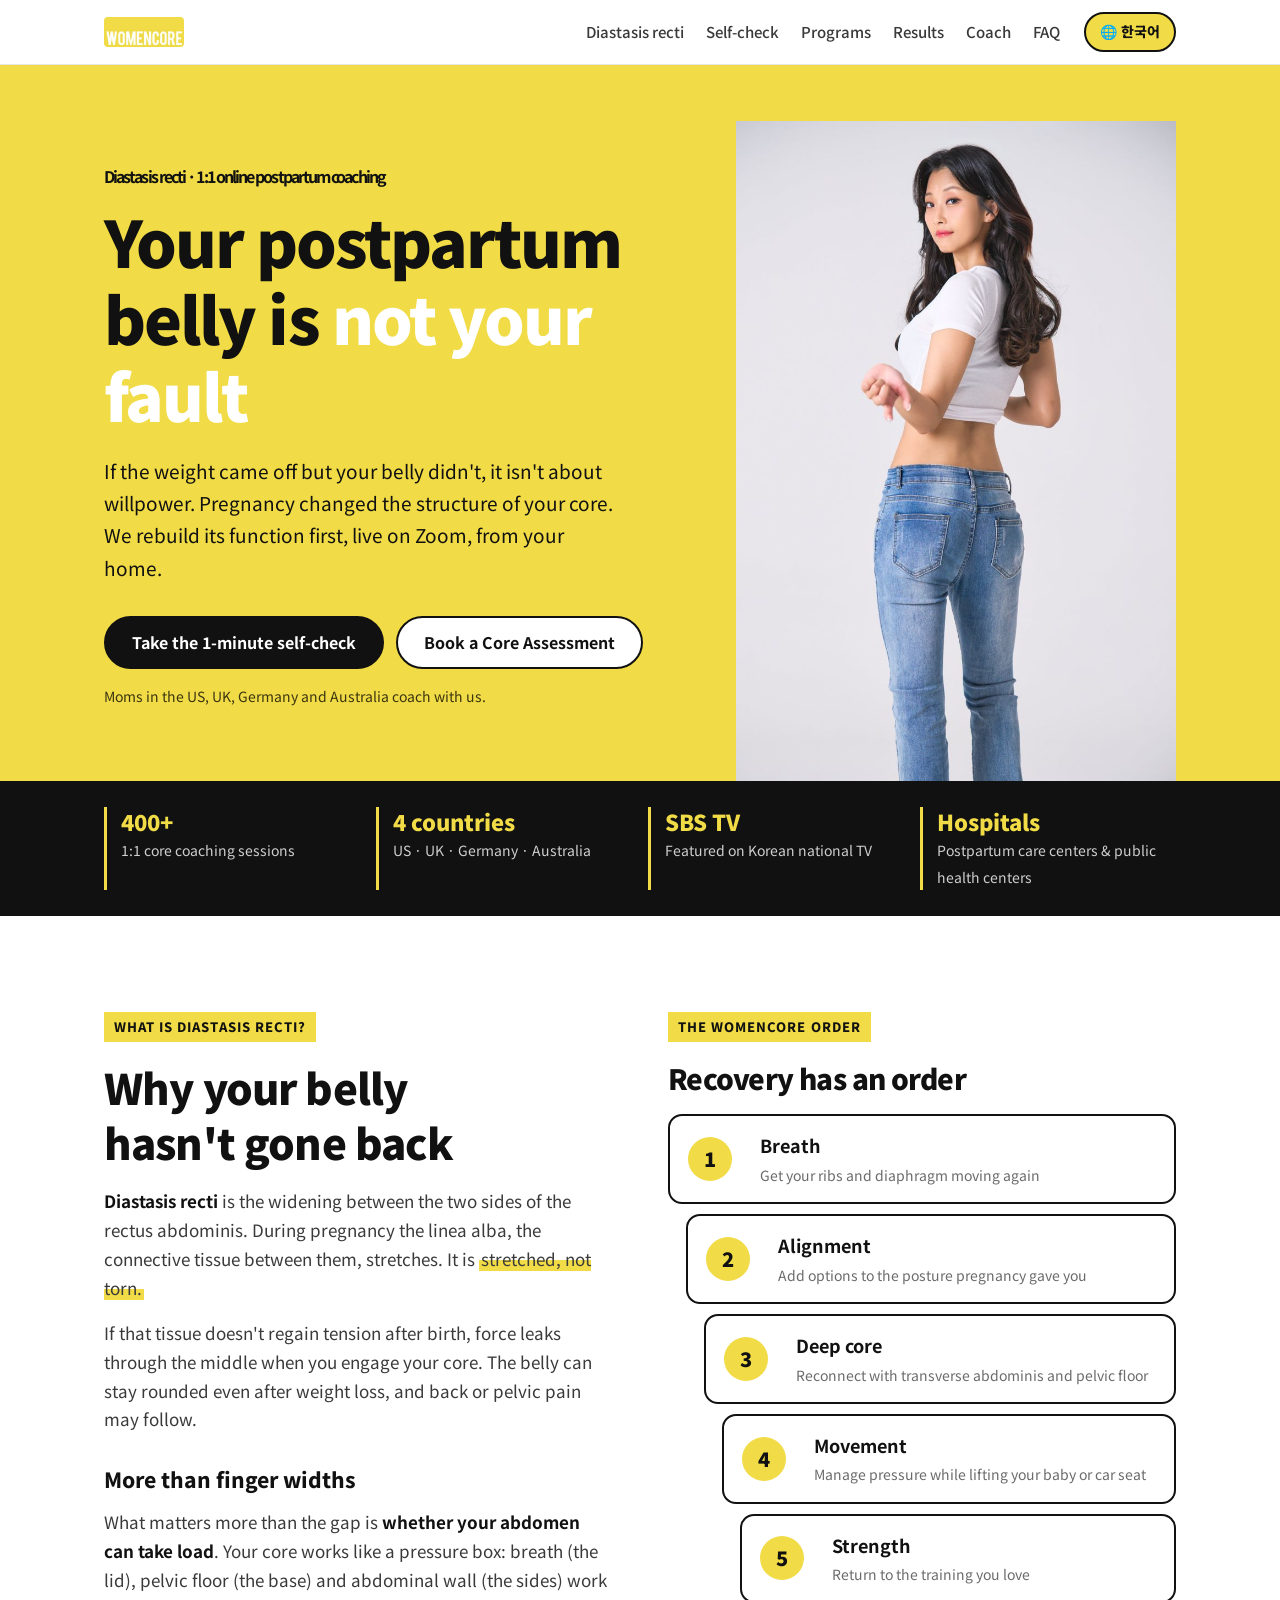
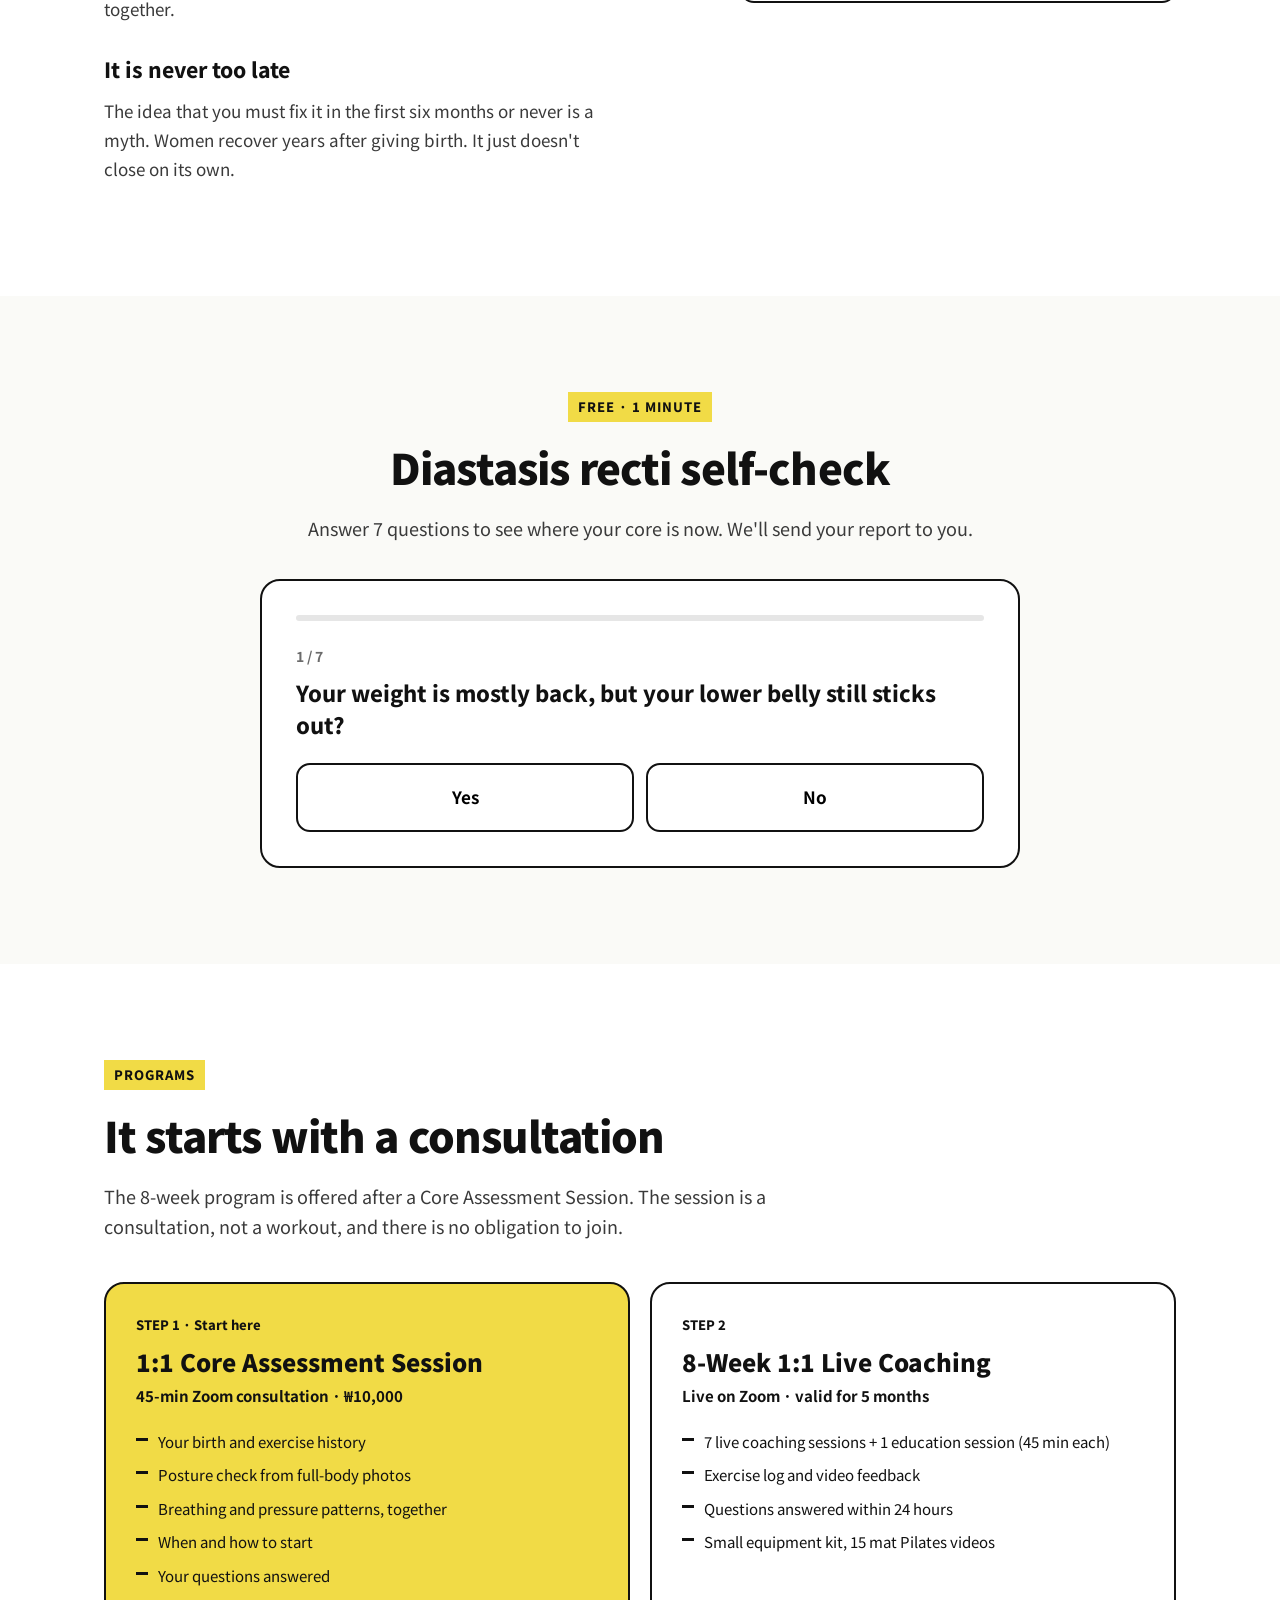
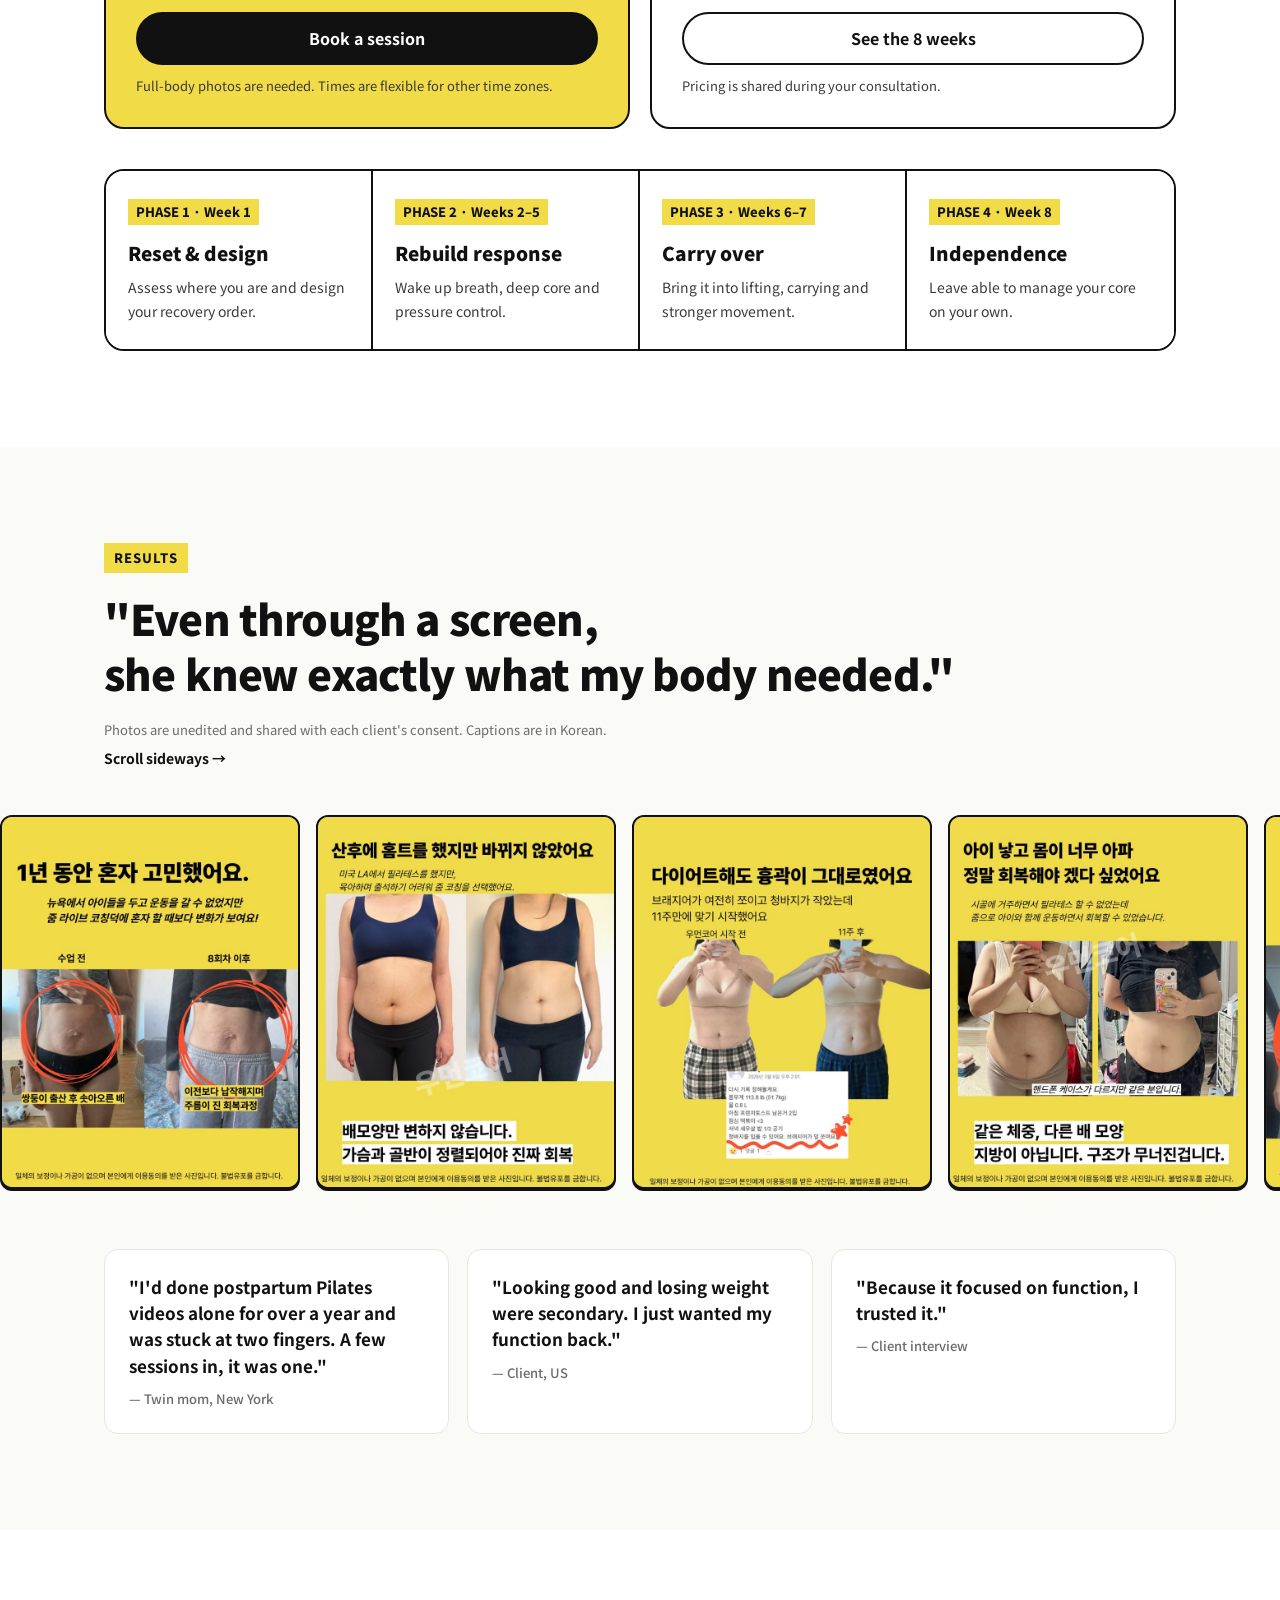
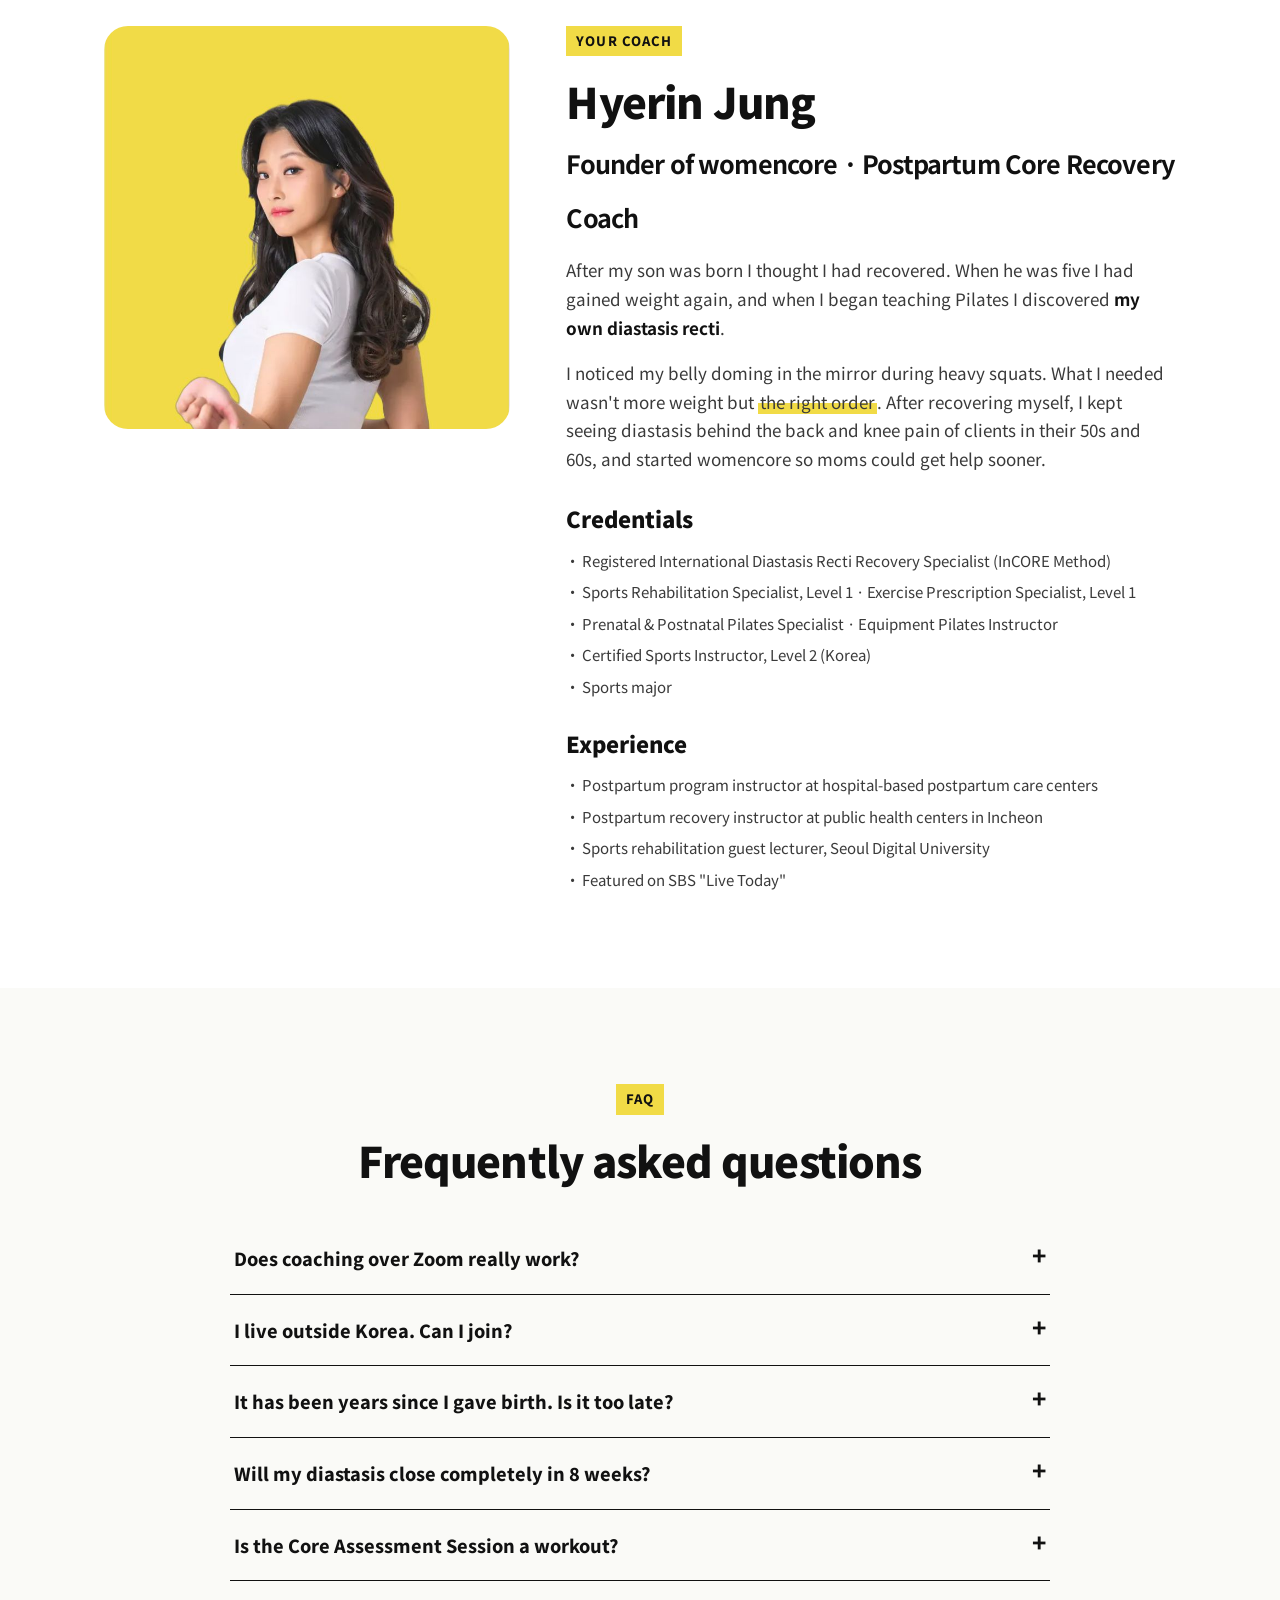
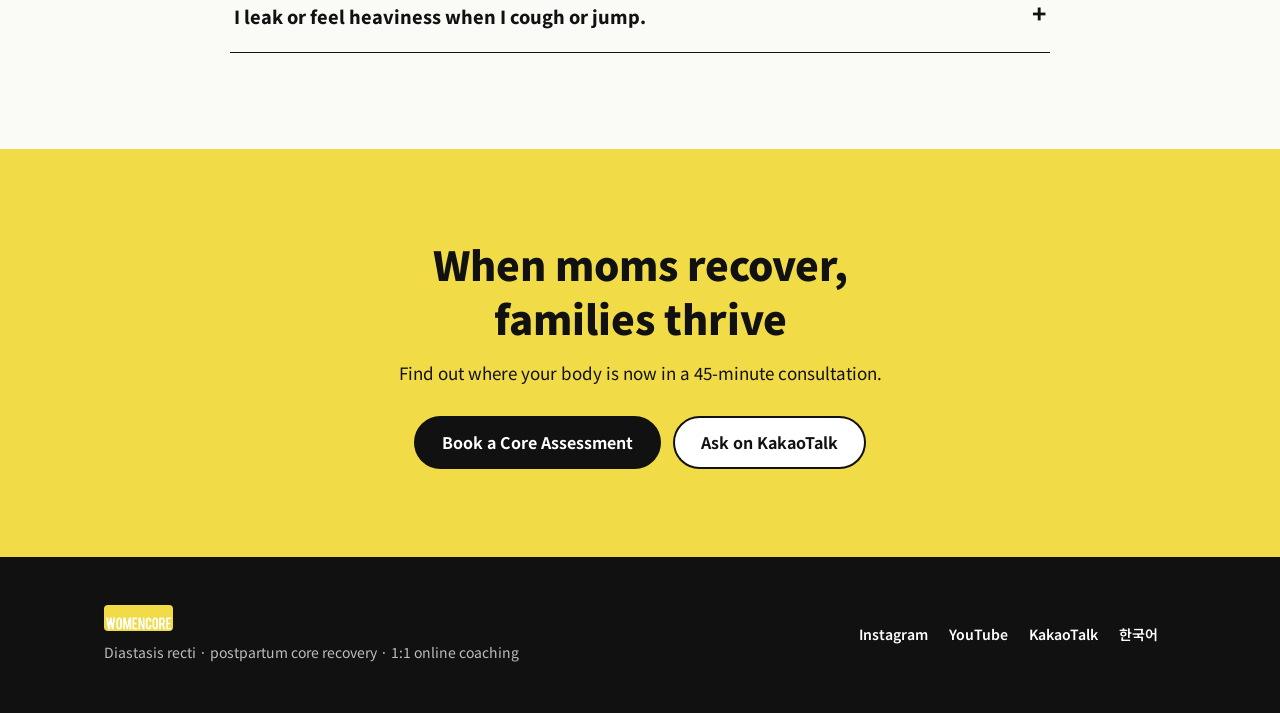
==== en/index.html @ 38e210aa "Add files via upload" ====
<!DOCTYPE html>
<html lang="en">
<head>
<meta charset="utf-8">
<meta name="viewport" content="width=device-width, initial-scale=1">
<title>Diastasis Recti &amp; Postpartum Core Recovery — 1:1 Online Coaching | womencore</title>
<meta name="description" content="Still have a postpartum belly? womencore offers 1:1 live Zoom coaching for diastasis recti and postpartum core recovery, wherever you live. Take the 1-minute self-check.">
<meta name="keywords" content="diastasis recti, diastasis recti exercises, postpartum core recovery, online postpartum coaching, postpartum belly, Korean postpartum coach, womencore">
<meta name="robots" content="index,follow">
<!-- After connecting a domain: <link rel="canonical" href="https://DOMAIN/en/"> / <link rel="alternate" hreflang="ko" href="https://DOMAIN/"> -->
<meta property="og:type" content="website">
<meta property="og:site_name" content="womencore">
<meta property="og:title" content="Your postpartum belly is not your fault | womencore">
<meta property="og:description" content="1:1 live Zoom coaching for diastasis recti and postpartum core recovery.">
<meta property="og:image" content="../assets/coach-yellow.jpg">
<meta property="og:locale" content="en_US">
<link rel="alternate" hreflang="ko" href="../index.html">
<link rel="preconnect" href="https://fonts.googleapis.com">
<link rel="preconnect" href="https://fonts.gstatic.com" crossorigin>
<link href="https://fonts.googleapis.com/css2?family=Noto+Sans+KR:wght@400;500;700;800;900&display=swap" rel="stylesheet">
<link rel="stylesheet" href="../assets/style.css">
<style>body{word-break:normal}</style>
<script type="application/ld+json">
{"@context":"https://schema.org","@graph":[
 {"@type":"Organization","@id":"#org","name":"womencore","description":"1:1 online coaching for diastasis recti and postpartum core recovery","logo":"../assets/logo.jpg","sameAs":["https://www.instagram.com/womencore_/","https://www.youtube.com/@womencore_coach"],"founder":{"@id":"#coach"}},
 {"@type":"Person","@id":"#coach","name":"Hyerin Jung","jobTitle":"Postpartum Core Recovery Coach","worksFor":{"@id":"#org"},"knowsAbout":["Diastasis recti","Postpartum core recovery","Prenatal and postnatal Pilates","Sports rehabilitation"]},
 {"@type":"Service","name":"1:1 Core Assessment Session","provider":{"@id":"#org"},"areaServed":"Worldwide","offers":{"@type":"Offer","price":"10000","priceCurrency":"KRW"}},
 {"@type":"Service","name":"womencore 8-Week 1:1 Live Coaching","provider":{"@id":"#org"},"areaServed":"Worldwide"}
]}
</script>
<script type="application/ld+json">
{"@context":"https://schema.org","@type":"FAQPage","mainEntity":[
{"@type":"Question","name":"Does coaching over Zoom really work?","acceptedAnswer":{"@type":"Answer","text":"Most clients had the same worry at first. I watch your posture and breathing on screen and adjust each movement in real time, then give feedback on your exercise log and videos between sessions."}},
{"@type":"Question","name":"I live outside Korea. Can I join?","acceptedAnswer":{"@type":"Answer","text":"Yes. Moms in the US, UK, Germany and Australia are coaching with womencore. Sessions usually run in the Korean morning (evening in the US), and times can be adjusted."}},
{"@type":"Question","name":"It has been years since I gave birth. Is it too late?","acceptedAnswer":{"@type":"Answer","text":"It is never too late to recover. Diastasis recti just does not close on its own."}},
{"@type":"Question","name":"Will my diastasis close completely in 8 weeks?","acceptedAnswer":{"@type":"Answer","text":"Not every gap reaches 0 cm in 8 weeks. The goal is not a number but the ability to control the pressure in your core yourself."}},
{"@type":"Question","name":"Is the Core Assessment Session a workout?","acceptedAnswer":{"@type":"Answer","text":"No. It is a 45-minute Zoom consultation to look at how your body has changed and suggest a direction. There is no obligation to join a program."}},
{"@type":"Question","name":"I leak or feel heaviness when I cough or jump.","acceptedAnswer":{"@type":"Answer","text":"Leaking, heaviness or a bulge you can feel should be checked by a doctor before exercise. After that, we can plan your training together."}}
]}
</script>
</head>
<body>

<header class="site-header">
  <div class="wrap">
    <a class="brand" href="index.html" aria-label="womencore home"><img src="../assets/logo.jpg" alt="womencore logo"></a>
    <a class="lang" href="../index.html" lang="ko" aria-label="한국어">🌐 한국어</a>
    <button class="menu-btn" aria-expanded="false" aria-controls="nav">Menu</button>
    <nav class="nav" id="nav">
      <a href="#about">Diastasis recti</a>
      <a href="#check">Self-check</a>
      <a href="#program">Programs</a>
      <a href="#reviews">Results</a>
      <a href="#coach">Coach</a>
      <a href="#faq">FAQ</a>
    </nav>
  </div>
</header>

<main>
<section class="hero">
  <div class="wrap">
    <div class="hero-copy">
      <h1><span class="kicker">Diastasis recti · 1:1 online postpartum coaching</span>Your postpartum belly is <span class="hero-white">not your fault</span></h1>
      <p class="sub">If the weight came off but your belly didn't, it isn't about willpower. Pregnancy changed the structure of your core. We rebuild its function first, live on Zoom, from your home.</p>
      <div class="btn-row">
        <a class="btn btn-primary" href="#check">Take the 1-minute self-check</a>
        <a class="btn btn-ghost" data-link="diagnosisForm" href="#program">Book a Core Assessment</a>
      </div>
      <p class="hero-note">Moms in the US, UK, Germany and Australia coach with us.</p>
    </div>
    <div class="hero-photo"><img src="../assets/coach-full.jpg" alt="Hyerin Jung, postpartum core recovery coach at womencore" width="600" height="900"></div>
  </div>
</section>

<div class="proof">
  <div class="wrap">
    <ul>
      <li><b>400+</b><span>1:1 core coaching sessions</span></li>
      <li><b>4 countries</b><span>US · UK · Germany · Australia</span></li>
      <li><b>SBS TV</b><span>Featured on Korean national TV</span></li>
      <li><b>Hospitals</b><span>Postpartum care centers &amp; public health centers</span></li>
    </ul>
  </div>
</div>

<section id="about">
  <div class="wrap split">
    <div class="prose">
      <span class="eyebrow">What is diastasis recti?</span>
      <h2 class="title">Why your belly<br>hasn't gone back</h2>
      <p><strong>Diastasis recti</strong> is the widening between the two sides of the rectus abdominis. During pregnancy the linea alba, the connective tissue between them, stretches. It is <span class="mark">stretched, not torn.</span></p>
      <p>If that tissue doesn't regain tension after birth, force leaks through the middle when you engage your core. The belly can stay rounded even after weight loss, and back or pelvic pain may follow.</p>
      <h3>More than finger widths</h3>
      <p>What matters more than the gap is <strong>whether your abdomen can take load</strong>. Your core works like a pressure box: breath (the lid), pelvic floor (the base) and abdominal wall (the sides) work together.</p>
      <h3>It is never too late</h3>
      <p>The idea that you must fix it in the first six months or never is a myth. Women recover years after giving birth. It just doesn't close on its own.</p>
    </div>
    <div>
      <span class="eyebrow">The womencore order</span>
      <h2 class="title" style="font-size:28px">Recovery has an order</h2>
      <ol class="steps">
        <li><div><b>Breath</b><span>Get your ribs and diaphragm moving again</span></div></li>
        <li><div><b>Alignment</b><span>Add options to the posture pregnancy gave you</span></div></li>
        <li><div><b>Deep core</b><span>Reconnect with transverse abdominis and pelvic floor</span></div></li>
        <li><div><b>Movement</b><span>Manage pressure while lifting your baby or car seat</span></div></li>
        <li><div><b>Strength</b><span>Return to the training you love</span></div></li>
      </ol>
    </div>
  </div>
</section>

<section id="check" class="bg-soft">
  <div class="wrap" style="text-align:center">
    <span class="eyebrow">Free · 1 minute</span>
    <h2 class="title">Diastasis recti self-check</h2>
    <p class="lead" style="margin:0 auto">Answer 7 questions to see where your core is now. We'll send your report to you.</p>
  </div>
  <div class="wrap">
    <div class="quiz" id="quiz">
      <div class="quiz-progress"><i></i></div>
      <div class="quiz-ask">
        <div class="quiz-count"></div>
        <p class="quiz-q" aria-live="polite"></p>
        <div class="quiz-answers"><button type="button" data-v="1">Yes</button><button type="button" data-v="0">No</button></div>
      </div>
      <div class="quiz-result" hidden>
        <span class="score"></span>
        <h3></h3>
        <p class="tier-text"></p>
        <p class="notice" hidden>If you notice leaking or heaviness, please see a doctor before exercising. After that, we can plan your training together.</p>
        <div class="selftest">
          <b>Check with your fingers at home</b>
          <ol>
            <li>Lie on your back with knees bent. Place your fingers vertically above and below your belly button, on the midline.</li>
            <li>Breathe out and gently lift your head and shoulders.</li>
            <li>Feel how many fingers sink in, whether the midline domes up, and whether it feels firm or soft.</li>
          </ol>
          How well your abdomen takes load matters more than finger count. This is a guide for exercise, not a medical diagnosis.
        </div>
        <form class="lead-form" id="lead-form">
          <b style="font-size:18px">Get my report</b>
          <label>Name<input name="name" required autocomplete="name"></label>
          <label>Email or phone (with country code)<input name="contact" required></label>
          <label>Time since birth
            <select name="birth" required>
              <option value="">Select</option><option>Under 6 weeks</option><option>6 weeks – 6 months</option><option>6 – 12 months</option><option>1 – 3 years</option><option>3+ years</option><option>Pregnant</option>
            </select>
          </label>
          <input type="hidden" name="result" id="lead-result">
          <label class="agree"><input type="checkbox" required> I agree to share my name and contact so womencore can send my report and consultation info. (Deleted once no longer needed.)</label>
          <button class="btn btn-primary" type="submit">Send my report</button>
          <p class="form-msg" aria-live="polite"></p>
        </form>
        <div class="btn-row" style="margin-top:16px">
          <a class="btn btn-yellow" data-link="diagnosisForm" href="#program">Book a Core Assessment</a>
          <button type="button" class="btn btn-ghost quiz-again">Start over</button>
        </div>
      </div>
    </div>
  </div>
  <script type="application/json" id="quiz-text">
  {
    "questions":[
      {"q":"Your weight is mostly back, but your lower belly still sticks out?"},
      {"q":"When you lift your head lying down, does the middle of your belly dome up?"},
      {"q":"When you press the midline above or below your belly button, do your fingers sink in?"},
      {"q":"Even with Pilates or home workouts, you can't feel your abs engaging?"},
      {"q":"Do you often have back, pelvic or wrist pain?"},
      {"q":"Does your bra band or rib cage feel wider than before pregnancy?"},
      {"q":"Do you leak or feel heaviness when you cough, sneeze or jump?","safety":true}
    ],
    "scoreLabel":"{n} of {t}",
    "tiers":[
      {"title":"Keep up the basics","text":"Few signals right now. Taking care of your breath and posture is a good way to keep recovering."},
      {"title":"There are signs worth checking","text":"Your abdominal wall may not yet be taking load well. Getting the order right matters more than doing more."},
      {"title":"Check in with a specialist","text":"Several signals overlap. Rather than adding more exercise alone, start with the stage that fits your body, 1:1."}
    ],
    "formPending":"Report delivery is being set up. Please send a screenshot of your result to @womencore_ on Instagram and we'll reply.",
    "formDone":"Thank you. Your report is on its way.",
    "formError":"Something went wrong. Please try again."
  }
  </script>
</section>

<section id="program">
  <div class="wrap">
    <span class="eyebrow">Programs</span>
    <h2 class="title">It starts with a consultation</h2>
    <p class="lead">The 8-week program is offered after a Core Assessment Session. The session is a consultation, not a workout, and there is no obligation to join.</p>
    <div class="programs programs-2">
      <article class="program featured">
        <div class="tag">STEP 1 · Start here</div>
        <h3>1:1 Core Assessment Session</h3>
        <div class="meta">45-min Zoom consultation · ₩10,000</div>
        <ul><li>Your birth and exercise history</li><li>Posture check from full-body photos</li><li>Breathing and pressure patterns, together</li><li>When and how to start</li><li>Your questions answered</li></ul>
        <a class="btn btn-primary" data-link="diagnosisForm" href="#">Book a session</a>
        <small>Full-body photos are needed. Times are flexible for other time zones.</small>
      </article>
      <article class="program">
        <div class="tag">STEP 2</div>
        <h3>8-Week 1:1 Live Coaching</h3>
        <div class="meta">Live on Zoom · valid for 5 months</div>
        <ul><li>7 live coaching sessions + 1 education session (45 min each)</li><li>Exercise log and video feedback</li><li>Questions answered within 24 hours</li><li>Small equipment kit, 15 mat Pilates videos</li></ul>
        <a class="btn btn-ghost" href="#phases">See the 8 weeks</a>
        <small>Pricing is shared during your consultation.</small>
      </article>
    </div>
    <div id="phases">
      <div class="phases">
        <div class="phase"><span class="n">PHASE 1 · Week 1</span><h4>Reset &amp; design</h4><p>Assess where you are and design your recovery order.</p></div>
        <div class="phase"><span class="n">PHASE 2 · Weeks 2–5</span><h4>Rebuild response</h4><p>Wake up breath, deep core and pressure control.</p></div>
        <div class="phase"><span class="n">PHASE 3 · Weeks 6–7</span><h4>Carry over</h4><p>Bring it into lifting, carrying and stronger movement.</p></div>
        <div class="phase"><span class="n">PHASE 4 · Week 8</span><h4>Independence</h4><p>Leave able to manage your core on your own.</p></div>
      </div>
    </div>
  </div>
</section>

<section id="reviews" class="bg-soft">
  <div class="wrap">
    <span class="eyebrow">Results</span>
    <h2 class="title">"Even through a screen,<br>she knew exactly what my body needed."</h2>
    <p class="review-note">Photos are unedited and shared with each client's consent. Captions are in Korean.</p>
    <p class="scroll-hint">Scroll sideways →</p>
  </div>
  <div class="reviews" tabindex="0" aria-label="Before and after results">
    <figure><img loading="lazy" src="../assets/reviews/twins-ny.jpg" alt="Diastasis recti result — twin mom in New York, session 8"></figure>
    <figure><img loading="lazy" src="../assets/reviews/la-hometraining.jpg" alt="Online postpartum coaching result — client in Los Angeles"></figure>
    <figure><img loading="lazy" src="../assets/reviews/ribcage.jpg" alt="Postpartum rib cage result after 11 weeks"></figure>
    <figure><img loading="lazy" src="../assets/reviews/same-weight.jpg" alt="Same weight, different belly shape"></figure>
    <figure><img loading="lazy" src="../assets/reviews/four-kids.jpg" alt="Mother of four, 7 years after last birth, session 8"></figure>
    <figure><img loading="lazy" src="../assets/reviews/pilates.jpg" alt="Postpartum Pilates didn't help — result after session 8"></figure>
  </div>
  <div class="wrap">
    <div class="quotes">
      <blockquote>"I'd done postpartum Pilates videos alone for over a year and was stuck at two fingers. A few sessions in, it was one."<cite>— Twin mom, New York</cite></blockquote>
      <blockquote>"Looking good and losing weight were secondary. I just wanted my function back."<cite>— Client, US</cite></blockquote>
      <blockquote>"Because it focused on function, I trusted it."<cite>— Client interview</cite></blockquote>
    </div>
  </div>
</section>

<section id="coach">
  <div class="wrap coach">
    <div class="coach-photo"><img loading="lazy" src="../assets/coach-yellow.jpg" alt="Hyerin Jung"></div>
    <div>
      <span class="eyebrow">Your coach</span>
      <h2 class="title">Hyerin Jung<br><span style="font-size:.6em;font-weight:700">Founder of womencore · Postpartum Core Recovery Coach</span></h2>
      <div class="prose">
        <p>After my son was born I thought I had recovered. When he was five I had gained weight again, and when I began teaching Pilates I discovered <strong>my own diastasis recti</strong>.</p>
        <p>I noticed my belly doming in the mirror during heavy squats. What I needed wasn't more weight but <span class="mark">the right order</span>. After recovering myself, I kept seeing diastasis behind the back and knee pain of clients in their 50s and 60s, and started womencore so moms could get help sooner.</p>
      </div>
      <h3>Credentials</h3>
      <ul class="list">
        <li>Registered International Diastasis Recti Recovery Specialist (InCORE Method)</li>
        <li>Sports Rehabilitation Specialist, Level 1 · Exercise Prescription Specialist, Level 1</li>
        <li>Prenatal &amp; Postnatal Pilates Specialist · Equipment Pilates Instructor</li>
        <li>Certified Sports Instructor, Level 2 (Korea)</li>
        <li>Sports major</li>
      </ul>
      <h3>Experience</h3>
      <ul class="list">
        <li>Postpartum program instructor at hospital-based postpartum care centers</li>
        <li>Postpartum recovery instructor at public health centers in Incheon</li>
        <li>Sports rehabilitation guest lecturer, Seoul Digital University</li>
        <li>Featured on SBS "Live Today"</li>
      </ul>
    </div>
  </div>
</section>

<section id="faq" class="bg-soft">
  <div class="wrap">
    <div style="text-align:center"><span class="eyebrow">FAQ</span><h2 class="title">Frequently asked questions</h2></div>
    <div class="faq">
      <details><summary>Does coaching over Zoom really work?</summary><p>Most clients had the same worry at first. I watch your posture and breathing on screen and adjust each movement in real time, then give feedback on your exercise log and videos between sessions.</p></details>
      <details><summary>I live outside Korea. Can I join?</summary><p>Yes. Moms in the US, UK, Germany and Australia are coaching with womencore. Sessions usually run in the Korean morning (evening in the US), and times can be adjusted.</p></details>
      <details><summary>It has been years since I gave birth. Is it too late?</summary><p>It is never too late to recover. Diastasis recti just does not close on its own.</p></details>
      <details><summary>Will my diastasis close completely in 8 weeks?</summary><p>Not every gap reaches 0 cm in 8 weeks. The goal is not a number but the ability to control the pressure in your core yourself.</p></details>
      <details><summary>Is the Core Assessment Session a workout?</summary><p>No. It is a 45-minute Zoom consultation to look at how your body has changed and suggest a direction. There is no obligation to join a program.</p></details>
      <details><summary>I leak or feel heaviness when I cough or jump.</summary><p>Leaking, heaviness or a bulge you can feel should be checked by a doctor before exercise. After that, we can plan your training together.</p></details>
    </div>
  </div>
</section>

<section class="cta-band">
  <div class="wrap">
    <h2>When moms recover,<br>families thrive</h2>
    <p>Find out where your body is now in a 45-minute consultation.</p>
    <div class="btn-row"><a class="btn btn-primary" data-link="diagnosisForm" href="#program">Book a Core Assessment</a><a class="btn btn-ghost" data-link="kakao" href="#">Ask on KakaoTalk</a></div>
  </div>
</section>
</main>

<footer class="site-footer">
  <div class="wrap">
    <div><img src="../assets/logo.jpg" alt="womencore"><p style="margin-top:10px">Diastasis recti · postpartum core recovery · 1:1 online coaching</p></div>
    <div>
      <a href="https://www.instagram.com/womencore_/" target="_blank" rel="noopener">Instagram</a>
      <a href="https://www.youtube.com/@womencore_coach" target="_blank" rel="noopener">YouTube</a>
      <a data-link="kakao" href="#">KakaoTalk</a>
      <a href="../index.html" lang="ko">한국어</a>
    </div>
  </div>
</footer>

<div class="sticky-cta">
  <a class="btn btn-yellow" href="#check">Self-check</a>
  <a class="btn btn-primary" data-link="diagnosisForm" href="#program">Book a session</a>
</div>
<script src="../assets/site.js"></script>
</body>
</html>
---- assets/style.css ----
/* womencore — 공통 스타일 */
:root{
  --yellow:#F1DB46;
  --yellow-soft:#FBF3B8;
  --ink:#111111;
  --ink-2:#3a3a3a;
  --muted:#6b6b6b;
  --line:#e6e6e6;
  --bg:#ffffff;
  --bg-2:#fafaf7;
  --radius:14px;
  --wrap:1120px;
}
*{box-sizing:border-box;margin:0;padding:0}
html{scroll-behavior:smooth;-webkit-text-size-adjust:100%}
body{font-family:'Noto Sans KR',system-ui,-apple-system,'Apple SD Gothic Neo',sans-serif;color:var(--ink);background:var(--bg);line-height:1.7;word-break:keep-all;-webkit-font-smoothing:antialiased}
img{max-width:100%;height:auto;display:block}
a{color:inherit}
.wrap{max-width:var(--wrap);margin:0 auto;padding:0 24px}
.sr-only{position:absolute;width:1px;height:1px;overflow:hidden;clip:rect(0 0 0 0);white-space:nowrap}

/* 형광펜 강조 — 후기 카드의 노란 띠와 같은 언어 */
.mark{background:linear-gradient(transparent 55%,var(--yellow) 55%);padding:0 .1em}
.mark-box{background:var(--yellow);padding:0 .25em;box-decoration-break:clone;-webkit-box-decoration-break:clone}

/* ===== 헤더 ===== */
.site-header{position:sticky;top:0;z-index:40;background:rgba(255,255,255,.96);backdrop-filter:blur(8px);border-bottom:1px solid var(--line)}
.site-header .wrap{display:flex;align-items:center;gap:24px;height:64px}
.brand{display:flex;align-items:center;text-decoration:none}
.brand img{height:30px;width:auto;border-radius:4px}
.nav{display:flex;gap:22px;margin-left:auto;font-size:15px;font-weight:500}
.nav a{text-decoration:none;color:var(--ink-2)}
.nav a:hover{color:var(--ink)}
.lang{order:3;font-size:14px;font-weight:800;text-decoration:none;background:var(--yellow);border:2px solid var(--ink);border-radius:999px;padding:6px 14px;white-space:nowrap}
.nav{order:2}
.menu-btn{order:4}
.header-cta{display:none}
.menu-btn{display:none;margin-left:auto;background:none;border:0;font-size:15px;font-weight:700;cursor:pointer;padding:8px}
@media (max-width:900px){
  .nav{display:none;position:absolute;top:64px;left:0;right:0;flex-direction:column;gap:0;background:#fff;border-bottom:1px solid var(--line);margin:0}
  .nav.open{display:flex}
  .nav a{padding:14px 24px;border-top:1px solid var(--line)}
  .menu-btn{display:block;margin-left:0}
  .lang{margin-left:auto}
}

/* ===== 버튼 ===== */
.btn{display:inline-flex;align-items:center;justify-content:center;gap:8px;font-weight:700;font-size:16px;text-decoration:none;border-radius:999px;padding:15px 26px;border:2px solid var(--ink);cursor:pointer;transition:transform .15s ease,background .15s ease;font-family:inherit;line-height:1.2}
.btn:hover{transform:translateY(-1px)}
.btn-primary{background:var(--ink);color:#fff}
.btn-yellow{background:var(--yellow);color:var(--ink)}
.btn-ghost{background:#fff;color:var(--ink)}
.btn-row{display:flex;flex-wrap:wrap;gap:12px}

/* ===== 섹션 공통 ===== */
section{padding:96px 0}
.eyebrow{display:inline-block;font-size:13px;font-weight:800;letter-spacing:.08em;text-transform:uppercase;background:var(--yellow);padding:4px 10px;margin-bottom:18px}
h2.title{font-size:clamp(28px,4vw,42px);line-height:1.3;font-weight:900;letter-spacing:-.02em;margin-bottom:18px}
.lead{font-size:18px;color:var(--ink-2);max-width:680px}
.bg-soft{background:var(--bg-2)}
.bg-yellow{background:var(--yellow)}
.bg-ink{background:var(--ink);color:#fff}
.bg-ink .lead{color:#d6d6d6}

/* ===== 히어로 ===== */
.hero{padding:56px 0 0;background:var(--yellow);overflow:hidden}
.hero .wrap{display:grid;grid-template-columns:1.1fr .9fr;gap:40px;align-items:end}
.hero-copy{padding-bottom:72px}
.kicker{display:block;font-size:16px;font-weight:700;margin-bottom:16px}
.hero h1{font-size:clamp(36px,5.6vw,64px);line-height:1.2;font-weight:900;letter-spacing:-.03em;margin-bottom:22px}
.hero .mark-box{background:#fff}
.hero p.sub{font-size:19px;max-width:520px;margin-bottom:32px}
.hero-photo{align-self:end}
.hero-photo img{width:100%;max-width:440px;margin-left:auto}
.hero-note{font-size:14px;margin-top:16px;color:#3b3510}
@media (max-width:860px){
  .hero .wrap{grid-template-columns:1fr}
  .hero-copy{padding-bottom:8px}
  .hero-photo img{max-width:240px;margin:0 auto}
}

/* ===== 신뢰 띠 ===== */
.proof{background:var(--ink);color:#fff;padding:26px 0}
.proof ul{list-style:none;display:grid;grid-template-columns:repeat(4,1fr);gap:16px}
.proof li{border-left:3px solid var(--yellow);padding-left:14px}
.proof b{display:block;font-size:22px;font-weight:900;color:var(--yellow);line-height:1.3}
.proof span{font-size:14px;color:#cfcfcf}
@media (max-width:760px){.proof ul{grid-template-columns:repeat(2,1fr);row-gap:22px}}

/* ===== 2단 텍스트 ===== */
.split{display:grid;grid-template-columns:1fr 1fr;gap:56px;align-items:start}
@media (max-width:860px){.split{grid-template-columns:1fr;gap:32px}}
.prose p{font-size:17px;color:var(--ink-2);margin-bottom:16px}
.prose h3{font-size:21px;font-weight:800;margin:28px 0 10px}
.prose strong{color:var(--ink)}

/* 회복 순서 계단 */
.steps{list-style:none;display:grid;gap:10px;counter-reset:s}
.steps li{display:grid;grid-template-columns:56px 1fr;align-items:center;gap:16px;background:#fff;border:2px solid var(--ink);border-radius:var(--radius);padding:14px 18px;counter-increment:s}
.steps li::before{content:counter(s);display:grid;place-items:center;width:44px;height:44px;border-radius:50%;background:var(--yellow);font-weight:900;font-size:20px}
.steps b{display:block;font-size:18px}
.steps span{font-size:14px;color:var(--muted)}
.steps li:nth-child(2){margin-left:18px}.steps li:nth-child(3){margin-left:36px}.steps li:nth-child(4){margin-left:54px}.steps li:nth-child(5){margin-left:72px}
@media (max-width:520px){.steps li{margin-left:0!important}}

/* 신호 카드 */
.cards{display:grid;grid-template-columns:repeat(3,1fr);gap:18px;margin-top:40px}
.card{background:#fff;border:1px solid var(--line);border-radius:var(--radius);padding:26px}
.card h3{font-size:19px;font-weight:800;margin:12px 0 8px}
.card p{font-size:15px;color:var(--ink-2)}
.card .ico{width:48px;height:48px}
@media (max-width:860px){.cards{grid-template-columns:1fr}}

/* ===== 자가진단 ===== */
.quiz{background:#fff;border:2px solid var(--ink);border-radius:20px;padding:34px;max-width:760px;margin:36px auto 0}
.quiz-progress{height:6px;background:var(--line);border-radius:6px;margin-bottom:24px;overflow:hidden}
.quiz-progress i{display:block;height:100%;width:0;background:var(--ink);transition:width .25s}
.quiz-q{font-size:22px;font-weight:800;line-height:1.45;min-height:64px}
.quiz-count{font-size:14px;font-weight:700;color:var(--muted);margin-bottom:8px}
.quiz-answers{display:grid;grid-template-columns:1fr 1fr;gap:12px;margin-top:22px}
.quiz-answers button{font:inherit;font-size:17px;font-weight:700;padding:18px;border-radius:14px;border:2px solid var(--ink);background:#fff;cursor:pointer}
.quiz-answers button:hover{background:var(--yellow-soft)}
.quiz-result h3{font-size:24px;font-weight:900;margin-bottom:10px}
.quiz-result .score{display:inline-block;background:var(--yellow);font-weight:900;padding:2px 10px;margin-bottom:12px}
.quiz-result p{color:var(--ink-2);margin-bottom:12px}
.notice{background:#fff4f1;border-left:4px solid #e2553a;padding:12px 16px;font-size:15px;margin:14px 0;border-radius:6px}
.selftest{background:var(--bg-2);border-radius:12px;padding:18px 20px;font-size:15px;margin:16px 0}
.selftest ol{padding-left:20px}
.lead-form{display:grid;gap:12px;margin-top:20px;border-top:1px dashed #cfcfcf;padding-top:22px}
.lead-form label{font-size:14px;font-weight:700}
.lead-form input,.lead-form select{width:100%;font:inherit;font-size:16px;padding:13px 14px;border:1.5px solid #bdbdbd;border-radius:10px;margin-top:6px;background:#fff}
.lead-form .agree{display:flex;gap:8px;align-items:flex-start;font-weight:400;font-size:13px;color:var(--muted)}
.lead-form .agree input{width:auto;margin-top:4px}
.form-msg{font-size:15px;font-weight:700;margin-top:6px}

/* ===== 프로그램 ===== */
.programs{display:grid;grid-template-columns:repeat(3,1fr);gap:20px;margin-top:40px}
.program{border:2px solid var(--ink);border-radius:20px;padding:30px;display:flex;flex-direction:column;background:#fff}
.program.featured{background:var(--yellow)}
.program .tag{font-size:13px;font-weight:800;margin-bottom:10px}
.program h3{font-size:24px;font-weight:900;line-height:1.3;margin-bottom:6px}
.program .meta{font-size:15px;font-weight:700;margin-bottom:14px}
.program ul{list-style:none;margin:6px 0 24px;display:grid;gap:8px}
.program li{font-size:15px;padding-left:22px;position:relative}
.program li::before{content:'';position:absolute;left:0;top:.62em;width:12px;height:3px;background:var(--ink)}
.program .btn{margin-top:auto}
.program small{display:block;font-size:13px;color:var(--ink-2);margin-top:10px}
.programs-2{grid-template-columns:repeat(2,1fr)}
@media (max-width:960px){.programs,.programs-2{grid-template-columns:1fr}}

/* 8주 단계 */
.phases{display:grid;grid-template-columns:repeat(4,1fr);gap:0;margin-top:40px;border:2px solid var(--ink);border-radius:20px;overflow:hidden}
.phase{padding:26px 22px;border-right:2px solid var(--ink);background:#fff}
.phase:last-child{border-right:0}
.phase .n{font-size:13px;font-weight:800;background:var(--yellow);display:inline-block;padding:2px 8px;margin-bottom:12px}
.phase h4{font-size:19px;font-weight:900;margin-bottom:6px}
.phase p{font-size:14px;color:var(--ink-2)}
@media (max-width:860px){.phases{grid-template-columns:1fr 1fr}.phase:nth-child(2){border-right:0}.phase:nth-child(-n+2){border-bottom:2px solid var(--ink)}}
@media (max-width:520px){.phases{grid-template-columns:1fr}.phase{border-right:0;border-bottom:2px solid var(--ink)}.phase:last-child{border-bottom:0}}
.includes{display:flex;flex-wrap:wrap;gap:10px;margin-top:22px}
.includes span{border:1.5px solid var(--ink);border-radius:999px;padding:7px 14px;font-size:14px;font-weight:600;background:#fff}

/* ===== 후기 ===== */
.reviews{display:flex;gap:16px;overflow-x:auto;scroll-snap-type:x mandatory;padding:8px 24px 20px;margin-top:36px}
.reviews figure{flex:0 0 300px;scroll-snap-align:start;border-radius:12px;overflow:hidden;box-shadow:0 2px 0 var(--ink);border:2px solid var(--ink);background:var(--yellow)}
.reviews img{width:100%;height:auto}
.review-note{font-size:13px;color:var(--muted);margin-top:4px}
.scroll-hint{font-size:14px;font-weight:700;margin-top:6px}
.quotes{display:grid;grid-template-columns:repeat(3,1fr);gap:18px;margin-top:40px}
.quotes blockquote{background:#fff;border-radius:var(--radius);padding:24px;font-size:17px;font-weight:700;line-height:1.55;border:1px solid var(--line)}
.quotes cite{display:block;font-style:normal;font-size:13px;font-weight:500;color:var(--muted);margin-top:10px}
@media (max-width:860px){.quotes{grid-template-columns:1fr}}

/* ===== 코치 ===== */
.coach{display:grid;grid-template-columns:.8fr 1.2fr;gap:56px;align-items:start}
.coach-photo{background:var(--yellow);border-radius:24px;overflow:hidden}
.coach-photo img{width:100%}
.coach h3{font-size:22px;font-weight:900;margin:26px 0 10px}
.coach ul.list{list-style:none;display:grid;gap:6px}
.coach ul.list li{font-size:15px;color:var(--ink-2);padding-left:16px;position:relative}
.coach ul.list li::before{content:'·';position:absolute;left:2px;font-weight:900}
@media (max-width:860px){.coach{grid-template-columns:1fr;gap:28px}}

/* 강의 사진 */
.gallery{display:grid;grid-template-columns:1fr 1fr;gap:14px;margin-top:36px}
.gallery figure{border-radius:16px;overflow:hidden;position:relative;background:#ddd}
.gallery img{width:100%;height:100%;object-fit:cover;aspect-ratio:4/3}
.gallery figcaption{position:absolute;left:12px;bottom:12px;background:#fff;font-size:13px;font-weight:700;padding:4px 10px;border-radius:999px}
@media (max-width:760px){.gallery{grid-template-columns:1fr}}
.orgs{display:flex;flex-wrap:wrap;gap:10px;margin-top:26px}
.orgs span{background:#fff;border:1.5px solid var(--ink);border-radius:10px;padding:10px 16px;font-weight:700;font-size:15px}

/* ===== FAQ ===== */
.faq{max-width:820px;margin:36px auto 0}
.faq details{border-bottom:1.5px solid var(--ink);padding:20px 4px}
.faq summary{font-size:18px;font-weight:800;cursor:pointer;list-style:none;display:flex;justify-content:space-between;gap:16px}
.faq summary::-webkit-details-marker{display:none}
.faq summary::after{content:'+';font-size:24px;line-height:1}
.faq details[open] summary::after{content:'–'}
.faq details p{margin-top:12px;color:var(--ink-2);font-size:16px}

/* ===== CTA 띠 ===== */
.cta-band{background:var(--yellow);text-align:center;padding:88px 0}
.cta-band h2{font-size:clamp(28px,4vw,40px);font-weight:900;line-height:1.35;margin-bottom:14px}
.cta-band p{font-size:17px;margin-bottom:28px}
.cta-band .btn-row{justify-content:center}

/* ===== 푸터 ===== */
.site-footer{background:var(--ink);color:#bdbdbd;padding:48px 0;font-size:14px}
.site-footer .wrap{display:flex;flex-wrap:wrap;gap:24px;justify-content:space-between;align-items:center}
.site-footer a{color:#fff;text-decoration:none;margin-right:18px;font-weight:600}
.site-footer img{height:26px;border-radius:4px}

/* 모바일 하단 고정 버튼 */
.sticky-cta{display:none}
@media (max-width:760px){
  .sticky-cta{display:flex;position:fixed;left:12px;right:12px;bottom:12px;z-index:50;gap:8px}
  .sticky-cta .btn{flex:1;padding:14px 10px;font-size:15px;box-shadow:0 6px 20px rgba(0,0,0,.18)}
  body{padding-bottom:80px}
}

/* ===== 남편용 페이지 ===== */
.big-num{font-size:clamp(44px,7vw,80px);font-weight:900;line-height:1;letter-spacing:-.03em}
.compare{display:grid;grid-template-columns:1fr 1fr;gap:0;border:2px solid var(--ink);border-radius:20px;overflow:hidden;margin-top:36px}
.compare div{padding:28px}
.compare div:first-child{background:#fff;border-right:2px solid var(--ink)}
.compare div:last-child{background:var(--yellow)}
.compare h3{font-size:20px;font-weight:900;margin-bottom:14px}
.compare li{list-style:none;font-size:16px;padding:10px 0;border-top:1px solid rgba(0,0,0,.15)}
@media (max-width:640px){.compare{grid-template-columns:1fr}.compare div:first-child{border-right:0;border-bottom:2px solid var(--ink)}}
.visual-cards{display:grid;grid-template-columns:repeat(3,1fr);gap:18px;margin-top:40px}
.visual-cards .vc{background:#fff;border:2px solid var(--ink);border-radius:20px;overflow:hidden}
.visual-cards svg{display:block;width:100%;height:auto;background:var(--yellow-soft)}
.visual-cards .vc div{padding:20px 22px}
.visual-cards h3{font-size:19px;font-weight:900;margin-bottom:4px}
.visual-cards p{font-size:15px;color:var(--ink-2)}
@media (max-width:860px){.visual-cards{grid-template-columns:1fr}}
.icon-grid{display:grid;grid-template-columns:repeat(4,1fr);gap:14px;margin-top:32px}
.icon-grid div{background:#fff;border-radius:16px;padding:20px;text-align:center;font-weight:700;font-size:15px}
.icon-grid svg{display:block;width:40px;height:40px;margin:0 auto 10px}
@media (max-width:760px){.icon-grid{grid-template-columns:repeat(2,1fr)}}

.hero-white{color:#fff}
.oneday-title{font-size:22px;font-weight:900;margin:44px 0 0}
.oneday{display:grid;grid-template-columns:repeat(4,1fr);gap:14px;margin-top:16px}
.oneday figure{border-radius:16px;overflow:hidden;border:2px solid var(--ink)}
@media (max-width:760px){.oneday{grid-template-columns:1fr 1fr}}

.ask-box{display:flex;flex-wrap:wrap;align-items:center;justify-content:space-between;gap:16px;margin-top:40px;background:#fff;border:2px solid var(--ink);border-radius:20px;padding:24px 28px}
.ask-box b{display:block;font-size:20px;font-weight:900}
.ask-box span{font-size:15px;color:var(--ink-2)}
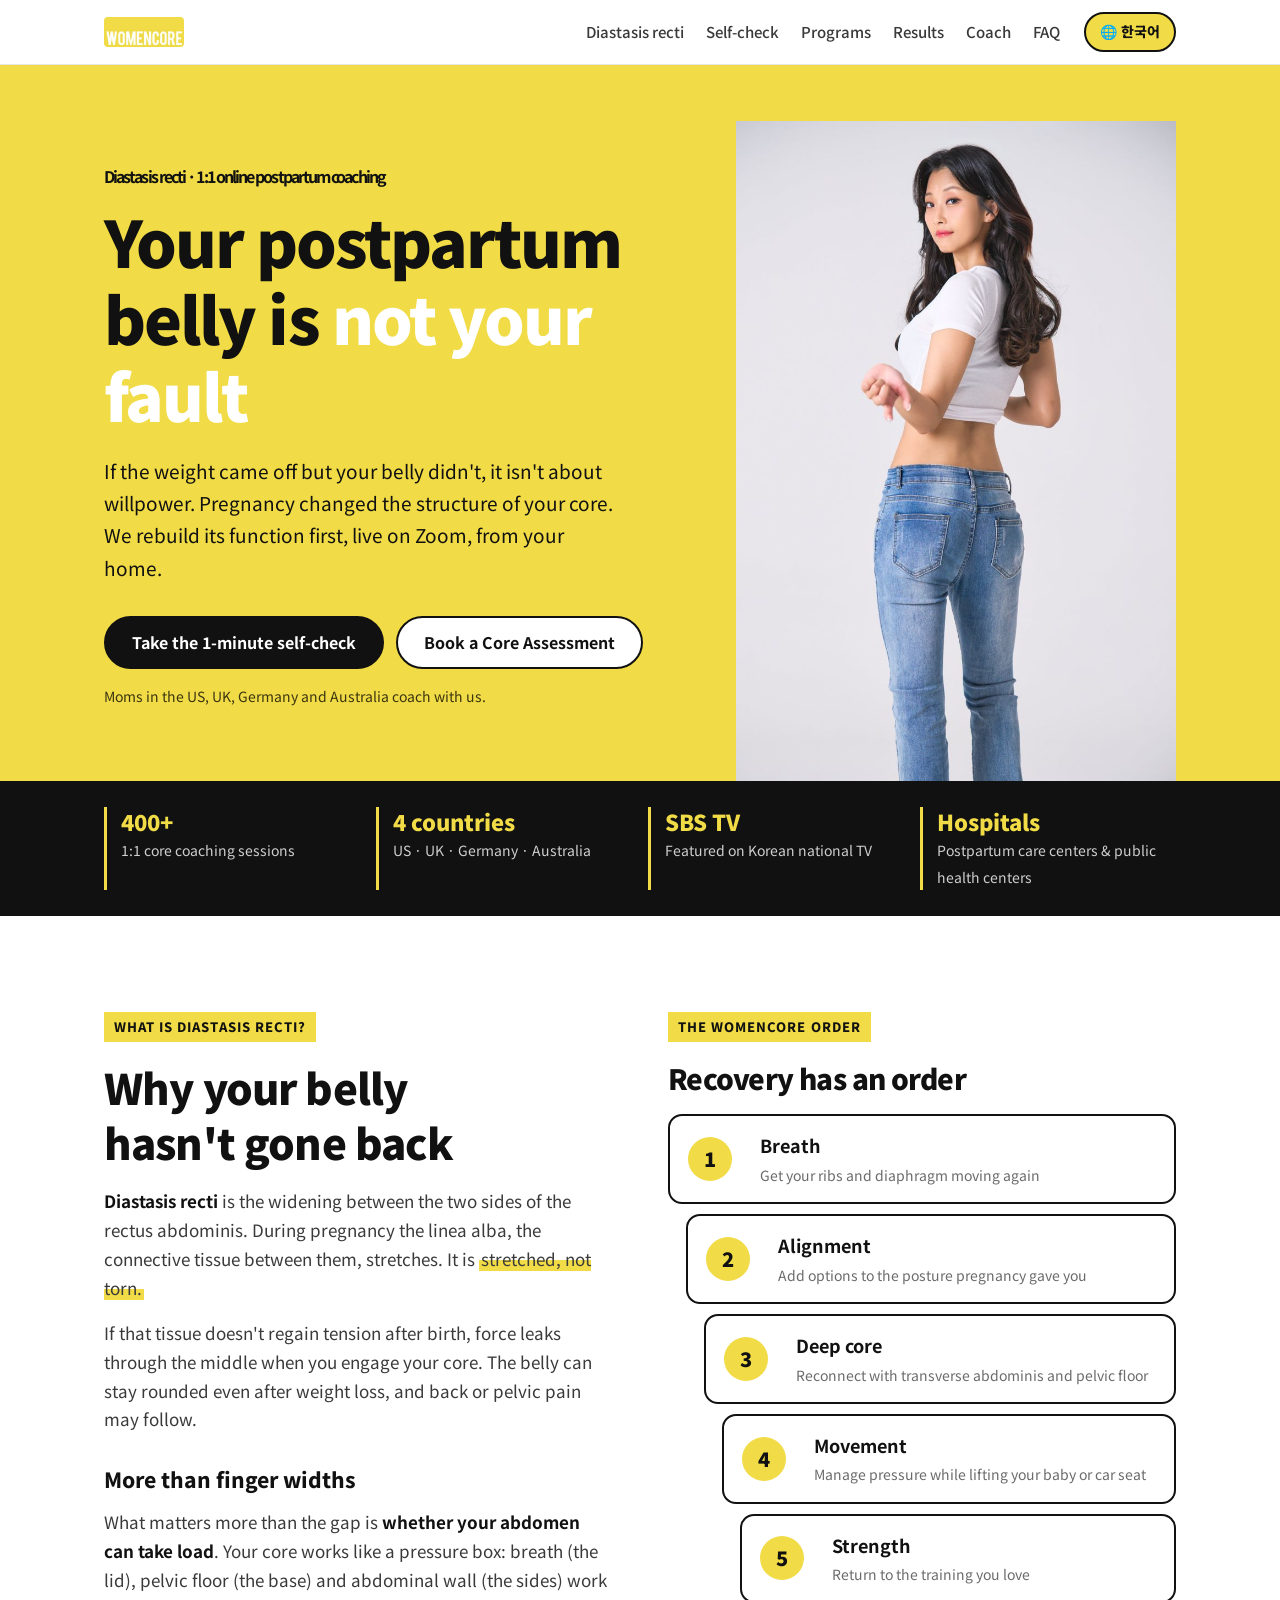
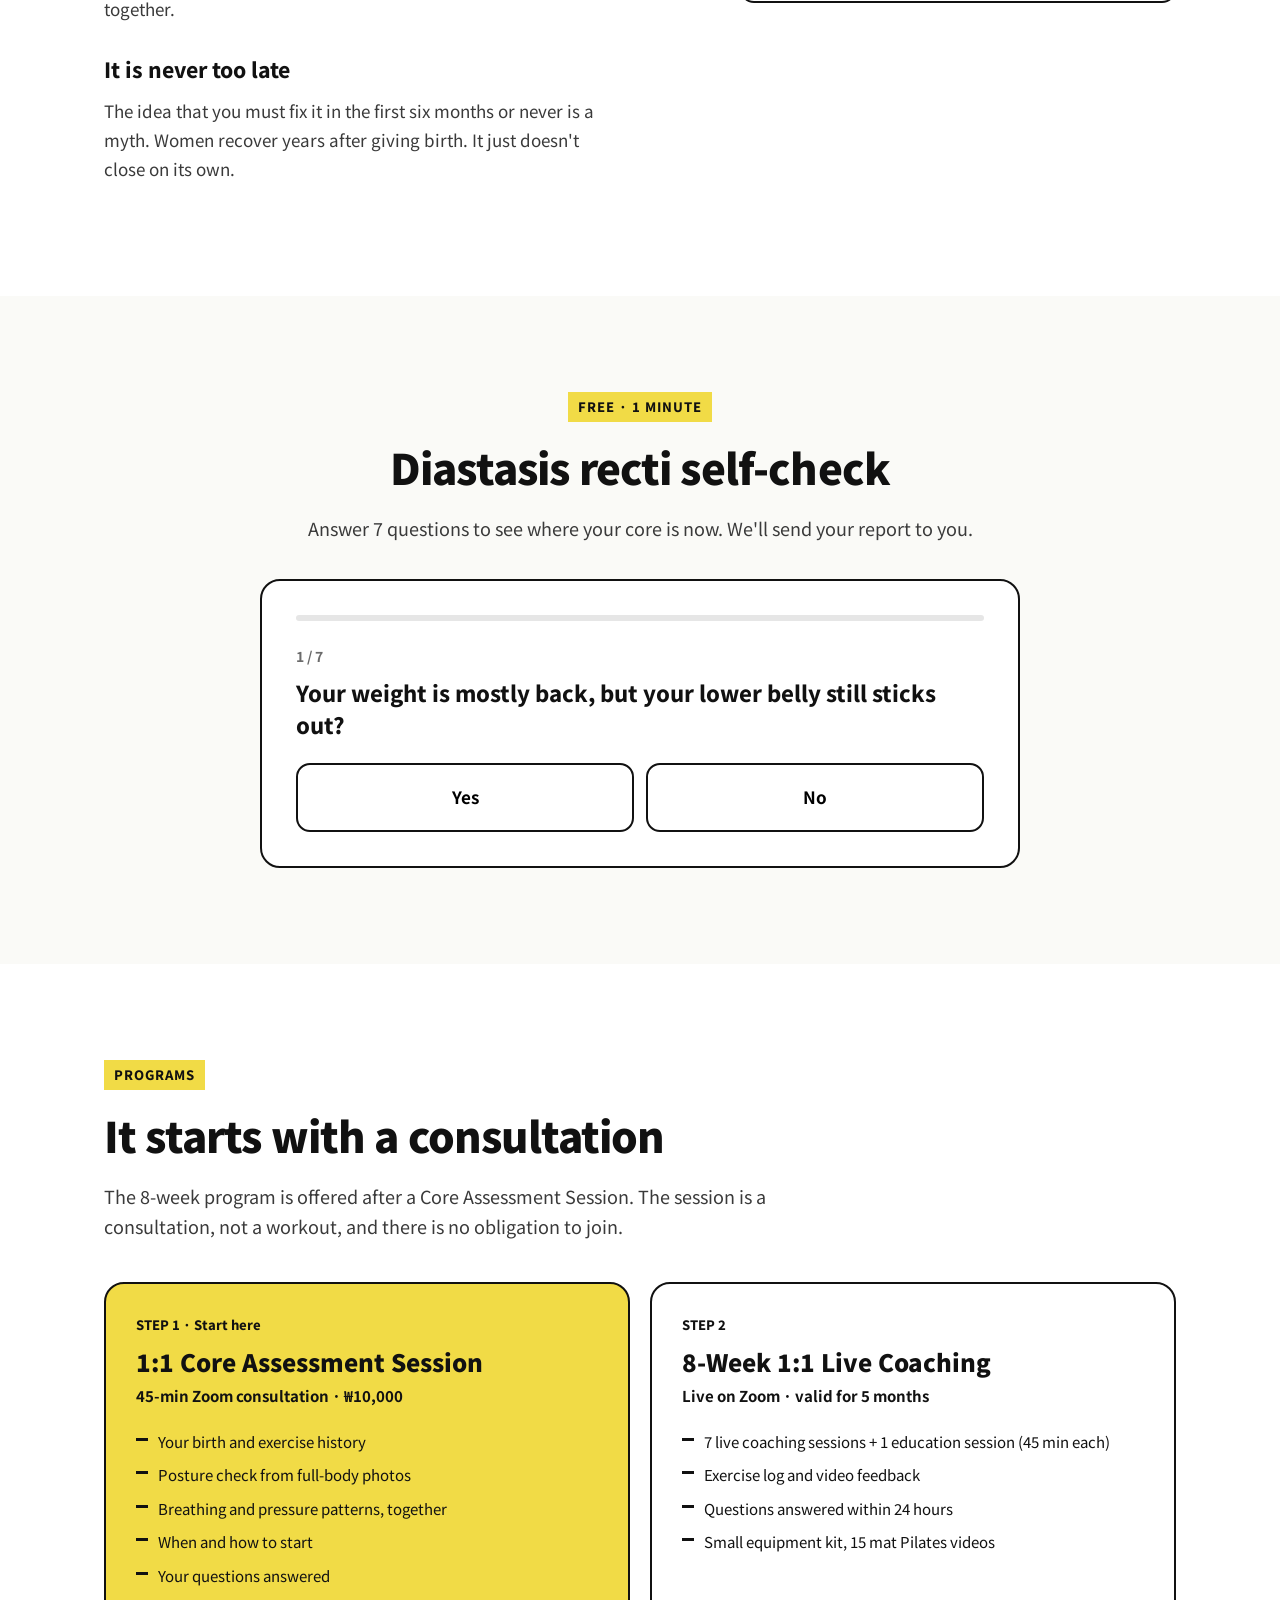
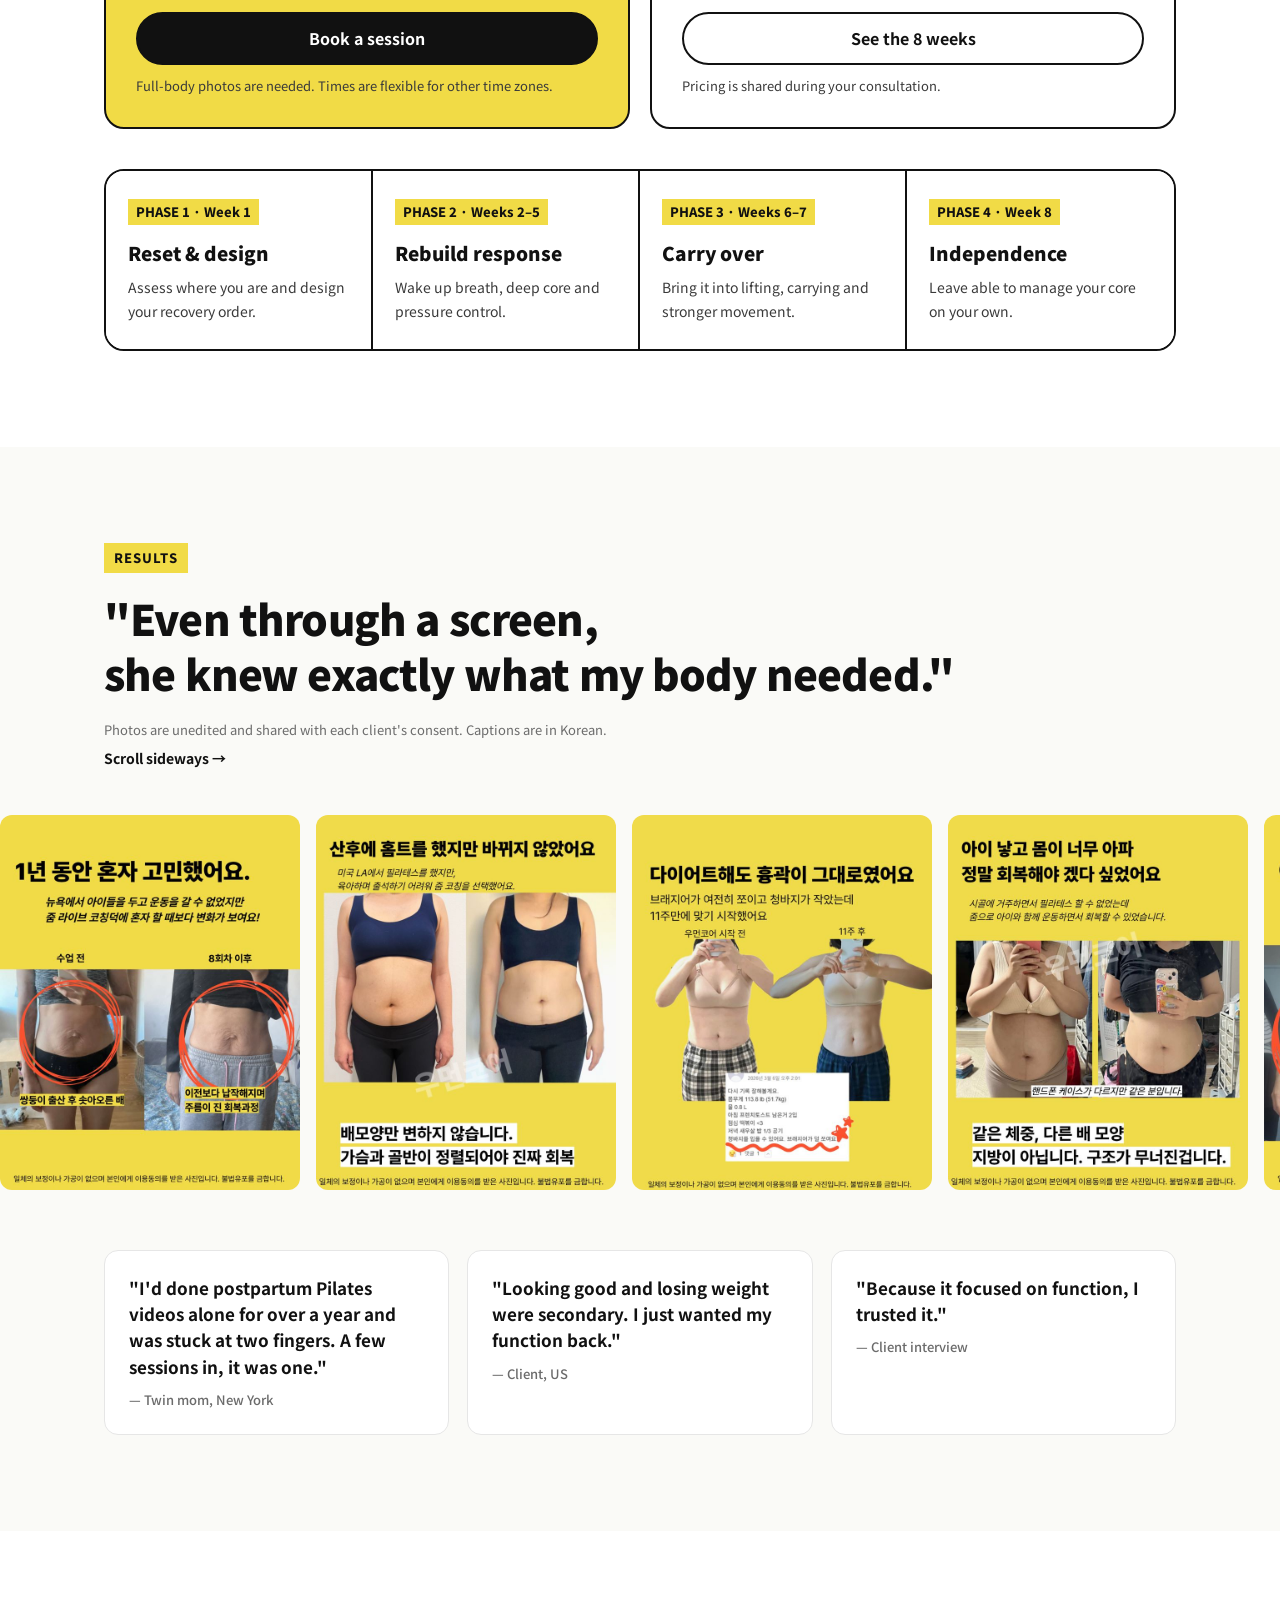
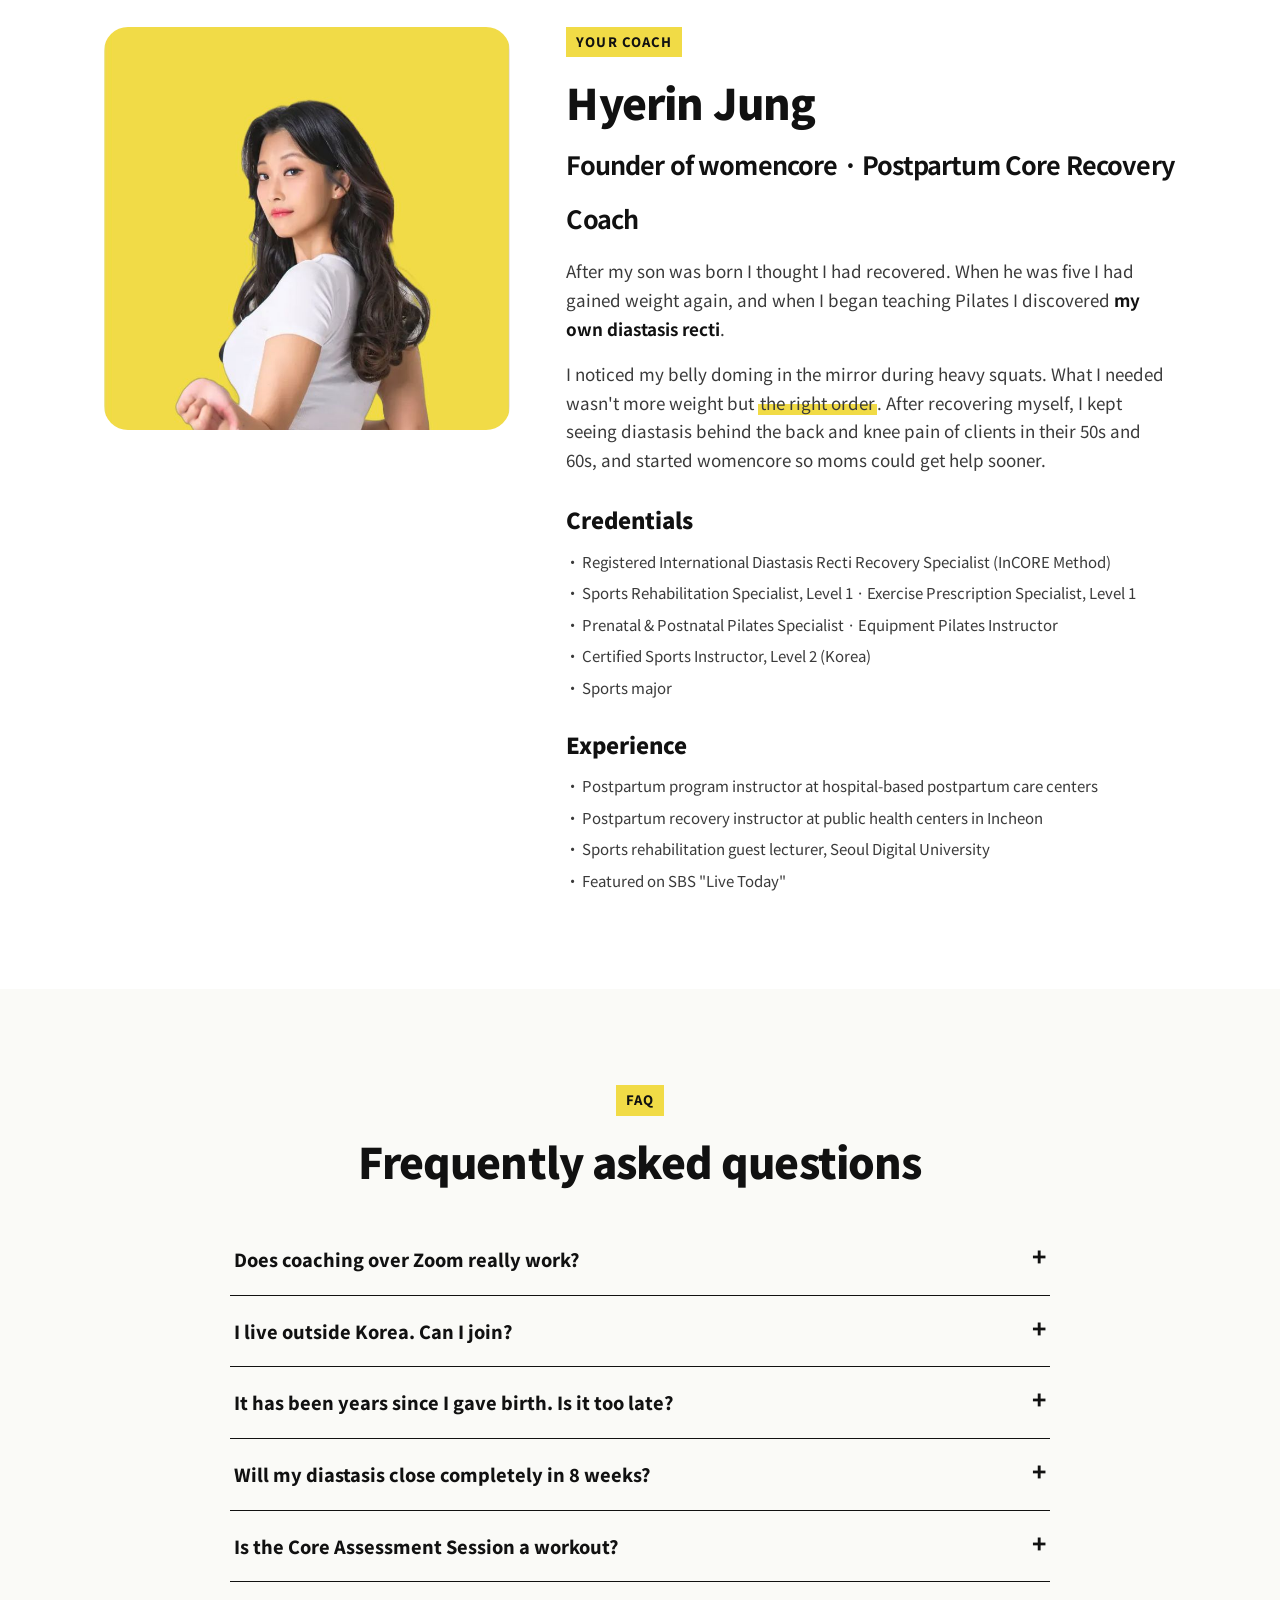
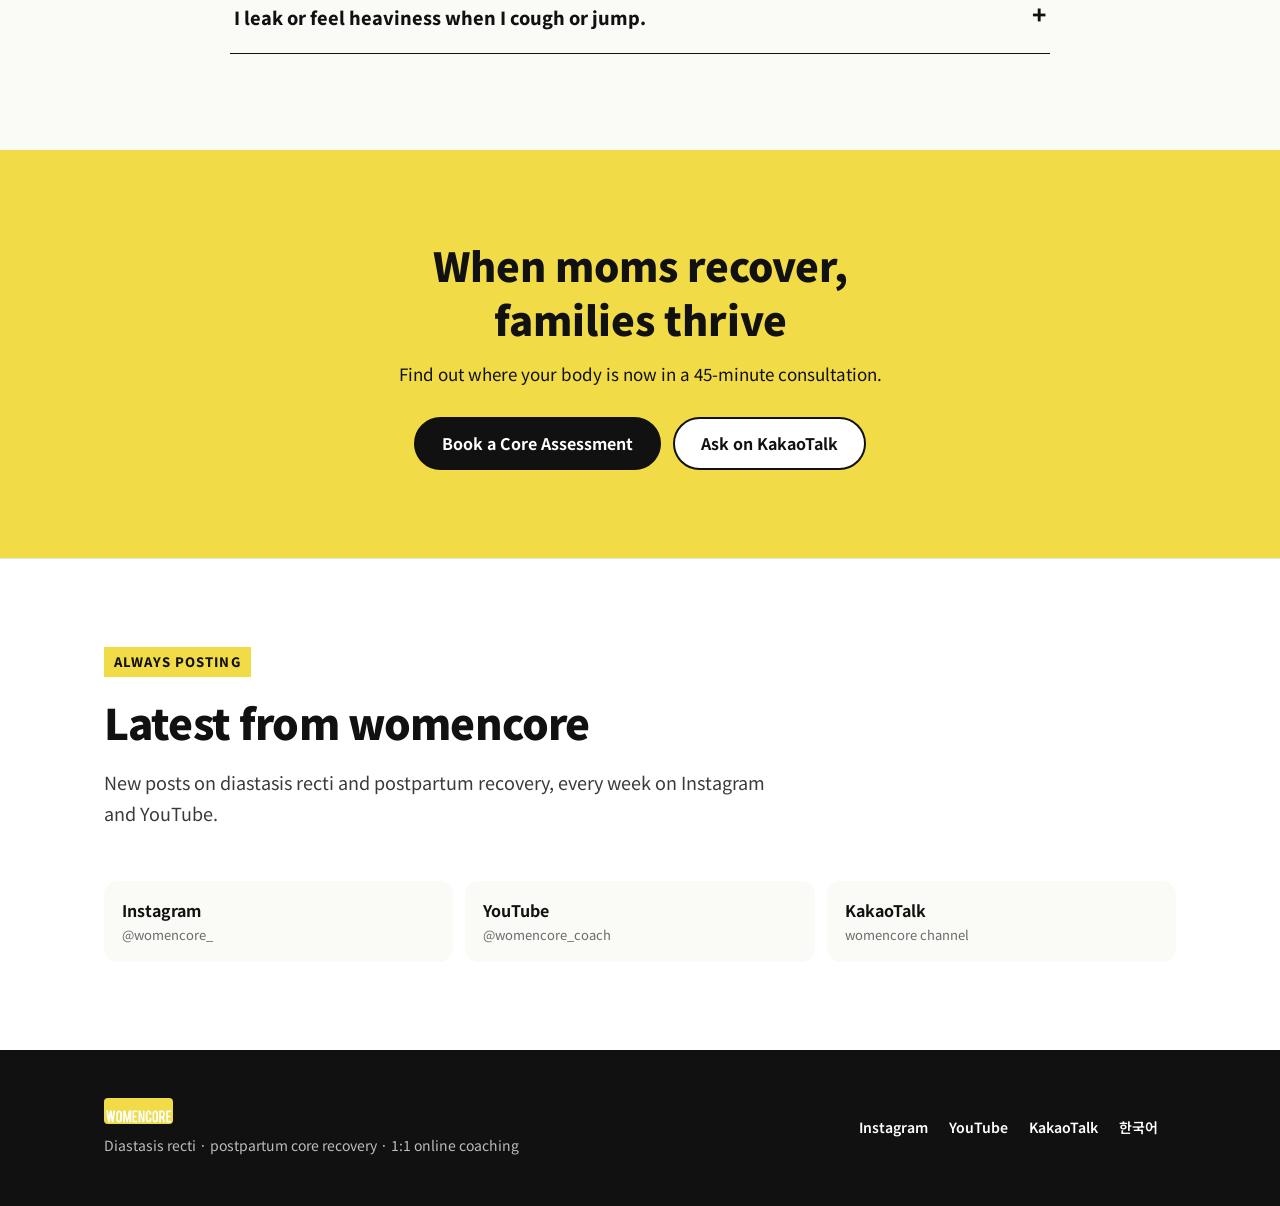
==== commit e9520c46: "홈페이지 최신본 반영: 카카오 채널 버튼, 언어 버튼, 사진 테두리 제거, SNS 최근 소식 자동 업데이트 - 네이버·구글 소유확인 태그와 sitemap 유지, canonical·" ====
--- a/en/index.html
+++ b/en/index.html
@@ -7,14 +7,15 @@
 <meta name="description" content="Still have a postpartum belly? womencore offers 1:1 live Zoom coaching for diastasis recti and postpartum core recovery, wherever you live. Take the 1-minute self-check.">
 <meta name="keywords" content="diastasis recti, diastasis recti exercises, postpartum core recovery, online postpartum coaching, postpartum belly, Korean postpartum coach, womencore">
 <meta name="robots" content="index,follow">
-<!-- After connecting a domain: <link rel="canonical" href="https://DOMAIN/en/"> / <link rel="alternate" hreflang="ko" href="https://DOMAIN/"> -->
+<link rel="canonical" href="https://womencore.github.io/en/">
 <meta property="og:type" content="website">
 <meta property="og:site_name" content="womencore">
 <meta property="og:title" content="Your postpartum belly is not your fault | womencore">
 <meta property="og:description" content="1:1 live Zoom coaching for diastasis recti and postpartum core recovery.">
-<meta property="og:image" content="../assets/coach-yellow.jpg">
+<meta property="og:image" content="https://womencore.github.io/assets/coach-yellow.jpg">
 <meta property="og:locale" content="en_US">
-<link rel="alternate" hreflang="ko" href="../index.html">
+<link rel="alternate" hreflang="ko" href="https://womencore.github.io/">
+<link rel="alternate" hreflang="en" href="https://womencore.github.io/en/">
 <link rel="preconnect" href="https://fonts.googleapis.com">
 <link rel="preconnect" href="https://fonts.gstatic.com" crossorigin>
 <link href="https://fonts.googleapis.com/css2?family=Noto+Sans+KR:wght@400;500;700;800;900&display=swap" rel="stylesheet">
@@ -291,6 +292,22 @@
     <div class="btn-row"><a class="btn btn-primary" data-link="diagnosisForm" href="#program">Book a Core Assessment</a><a class="btn btn-ghost" data-link="kakao" href="#">Ask on KakaoTalk</a></div>
   </div>
 </section>
+
+<!-- SNS 최근 소식: assets/feed.json (GitHub Actions가 매일 갱신) -->
+<section id="sns" class="sns">
+  <div class="wrap">
+    <span class="eyebrow">Always posting</span>
+    <h2 class="title">Latest from womencore</h2>
+    <p class="lead sns-updated" data-label="Last post">New posts on diastasis recti and postpartum recovery, every week on Instagram and YouTube.</p>
+    <div class="feed" data-feed="../assets/feed.json" data-lang="en" aria-live="polite"></div>
+    <div class="sns-links">
+      <a href="https://www.instagram.com/womencore_/" target="_blank" rel="noopener"><b>Instagram</b><span>@womencore_</span></a>
+      <a href="https://www.youtube.com/@womencore_coach" target="_blank" rel="noopener"><b>YouTube</b><span>@womencore_coach</span></a>
+      <a data-link="kakao" href="#"><b>KakaoTalk</b><span>womencore channel</span></a>
+    </div>
+  </div>
+</section>
+
 </main>
 
 <footer class="site-footer">
--- a/assets/style.css
+++ b/assets/style.css
@@ -162,7 +162,7 @@
 
 /* ===== 후기 ===== */
 .reviews{display:flex;gap:16px;overflow-x:auto;scroll-snap-type:x mandatory;padding:8px 24px 20px;margin-top:36px}
-.reviews figure{flex:0 0 300px;scroll-snap-align:start;border-radius:12px;overflow:hidden;box-shadow:0 2px 0 var(--ink);border:2px solid var(--ink);background:var(--yellow)}
+.reviews figure{flex:0 0 300px;scroll-snap-align:start;border-radius:12px;overflow:hidden;background:var(--yellow)}
 .reviews img{width:100%;height:auto}
 .review-note{font-size:13px;color:var(--muted);margin-top:4px}
 .scroll-hint{font-size:14px;font-weight:700;margin-top:6px}
@@ -243,9 +243,29 @@
 .hero-white{color:#fff}
 .oneday-title{font-size:22px;font-weight:900;margin:44px 0 0}
 .oneday{display:grid;grid-template-columns:repeat(4,1fr);gap:14px;margin-top:16px}
-.oneday figure{border-radius:16px;overflow:hidden;border:2px solid var(--ink)}
+.oneday figure{border-radius:16px;overflow:hidden}
 @media (max-width:760px){.oneday{grid-template-columns:1fr 1fr}}
 
 .ask-box{display:flex;flex-wrap:wrap;align-items:center;justify-content:space-between;gap:16px;margin-top:40px;background:#fff;border:2px solid var(--ink);border-radius:20px;padding:24px 28px}
 .ask-box b{display:block;font-size:20px;font-weight:900}
 .ask-box span{font-size:15px;color:var(--ink-2)}
+
+/* SNS 최근 소식 */
+.sns{padding:88px 0;border-top:1px solid var(--line)}
+.sns-updated{display:flex;align-items:center;gap:8px;flex-wrap:wrap}
+.sns-updated .dot{width:10px;height:10px;border-radius:50%;background:#2fb344;box-shadow:0 0 0 4px rgba(47,179,68,.18)}
+.feed{display:grid;grid-template-columns:repeat(4,1fr);gap:16px;margin-top:28px}
+.post{display:flex;flex-direction:column;text-decoration:none;background:#fff;border:1px solid var(--line);border-radius:14px;overflow:hidden;transition:transform .15s}
+.post:hover{transform:translateY(-2px)}
+.post .thumb{display:block;aspect-ratio:1/1;background:var(--yellow-soft);overflow:hidden}
+.post .thumb img{width:100%;height:100%;object-fit:cover}
+.post .thumb-text{display:grid;place-items:center;font-weight:900}
+.post .meta{display:flex;justify-content:space-between;align-items:center;padding:12px 14px 4px;font-size:13px}
+.post .src{font-style:normal;font-weight:800}
+.post time{color:var(--muted);font-weight:600}
+.post .cap{padding:0 14px 14px;font-size:14px;line-height:1.5;color:var(--ink-2);display:-webkit-box;-webkit-line-clamp:2;-webkit-box-orient:vertical;overflow:hidden}
+@media (max-width:860px){.feed{grid-template-columns:1fr 1fr}}
+.sns-links{display:grid;grid-template-columns:repeat(3,1fr);gap:12px;margin-top:24px}
+.sns-links a{display:flex;flex-direction:column;text-decoration:none;background:var(--bg-2);border-radius:14px;padding:16px 18px}
+.sns-links b{font-size:16px}.sns-links span{font-size:13px;color:var(--muted)}
+@media (max-width:640px){.sns-links{grid-template-columns:1fr}}
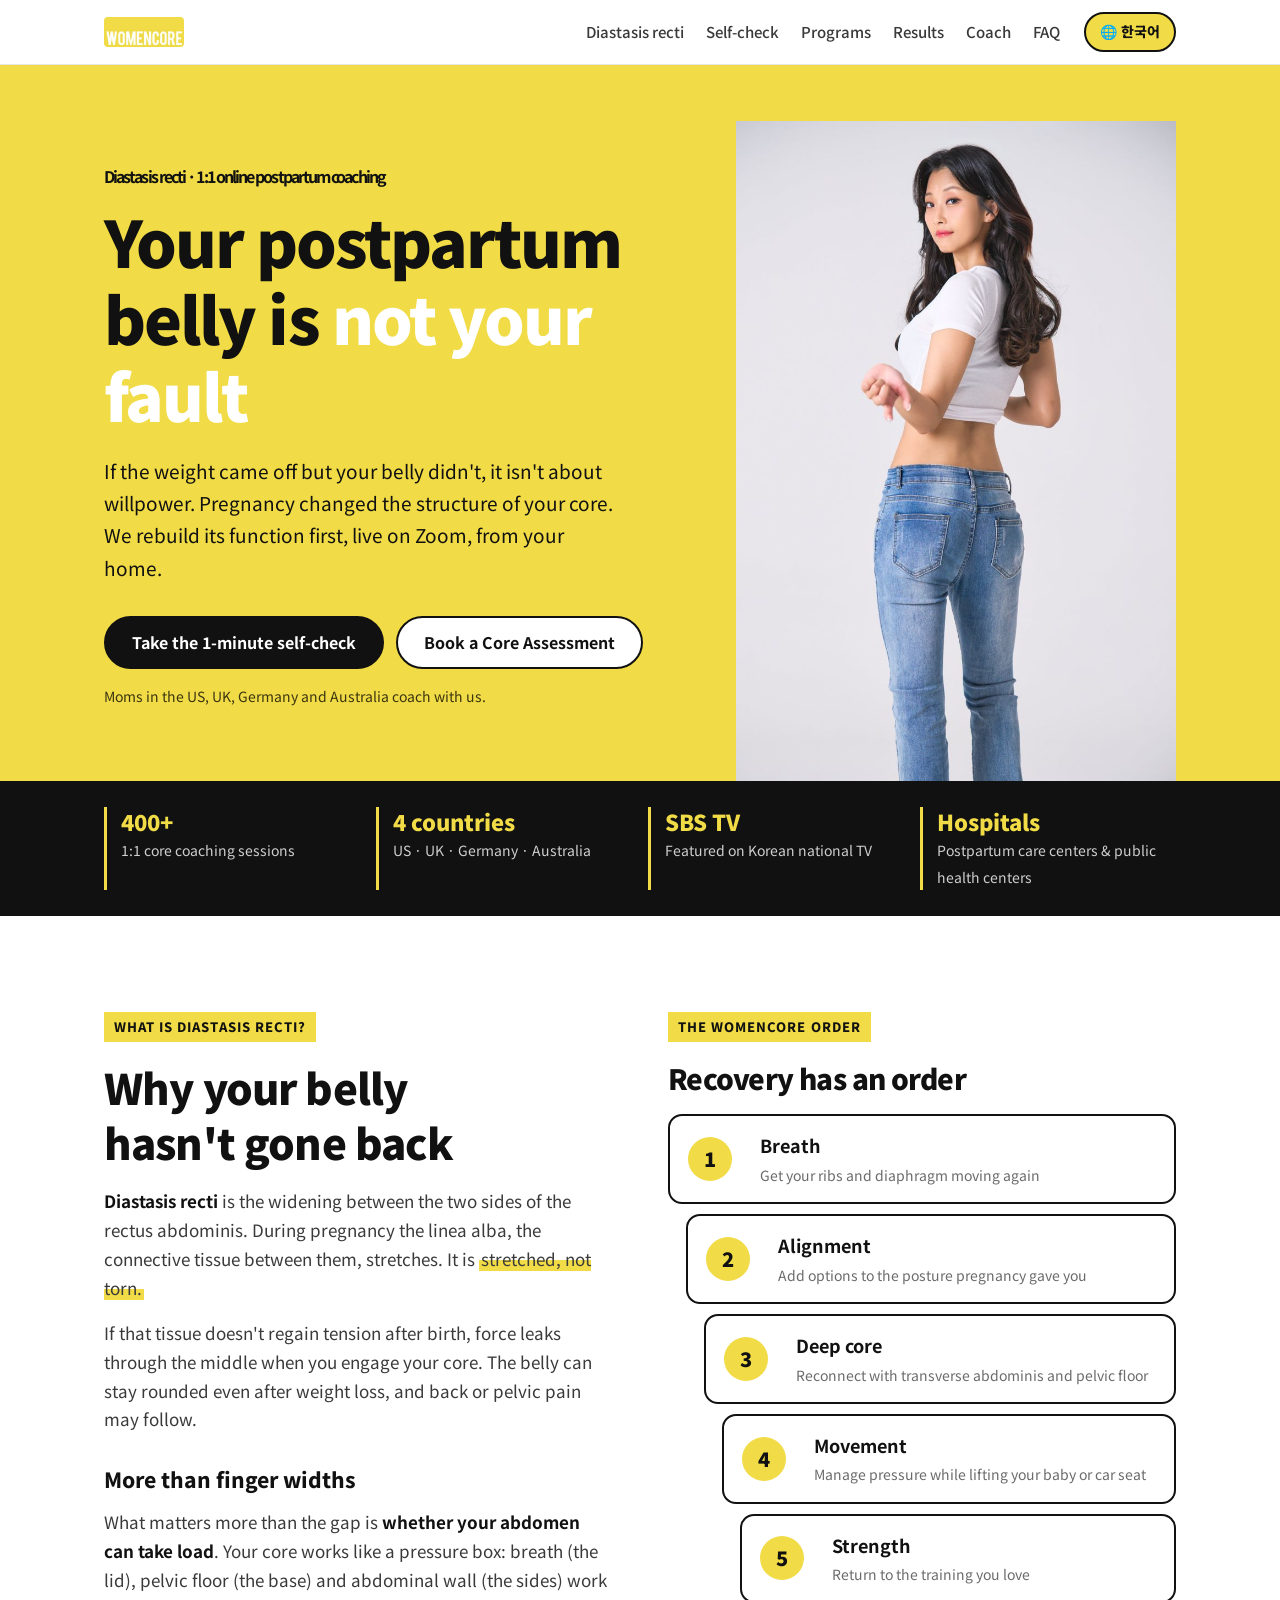
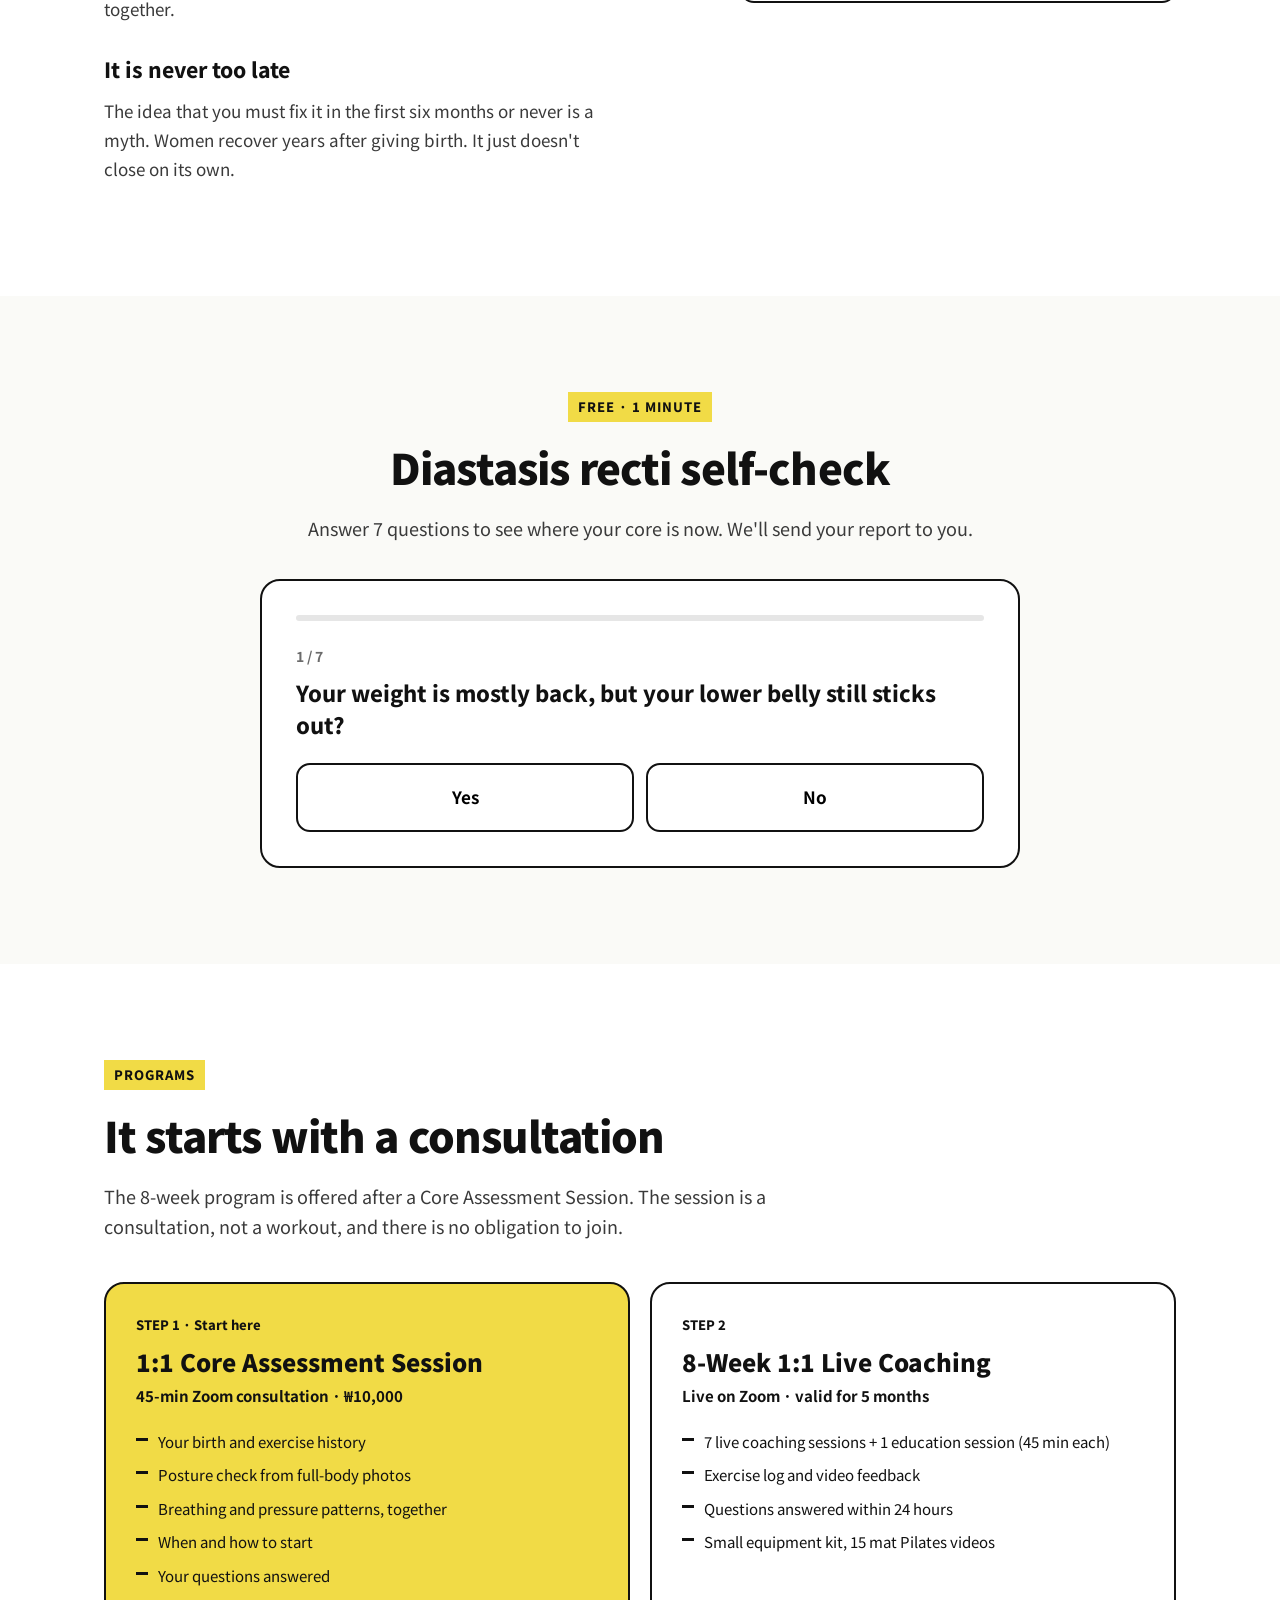
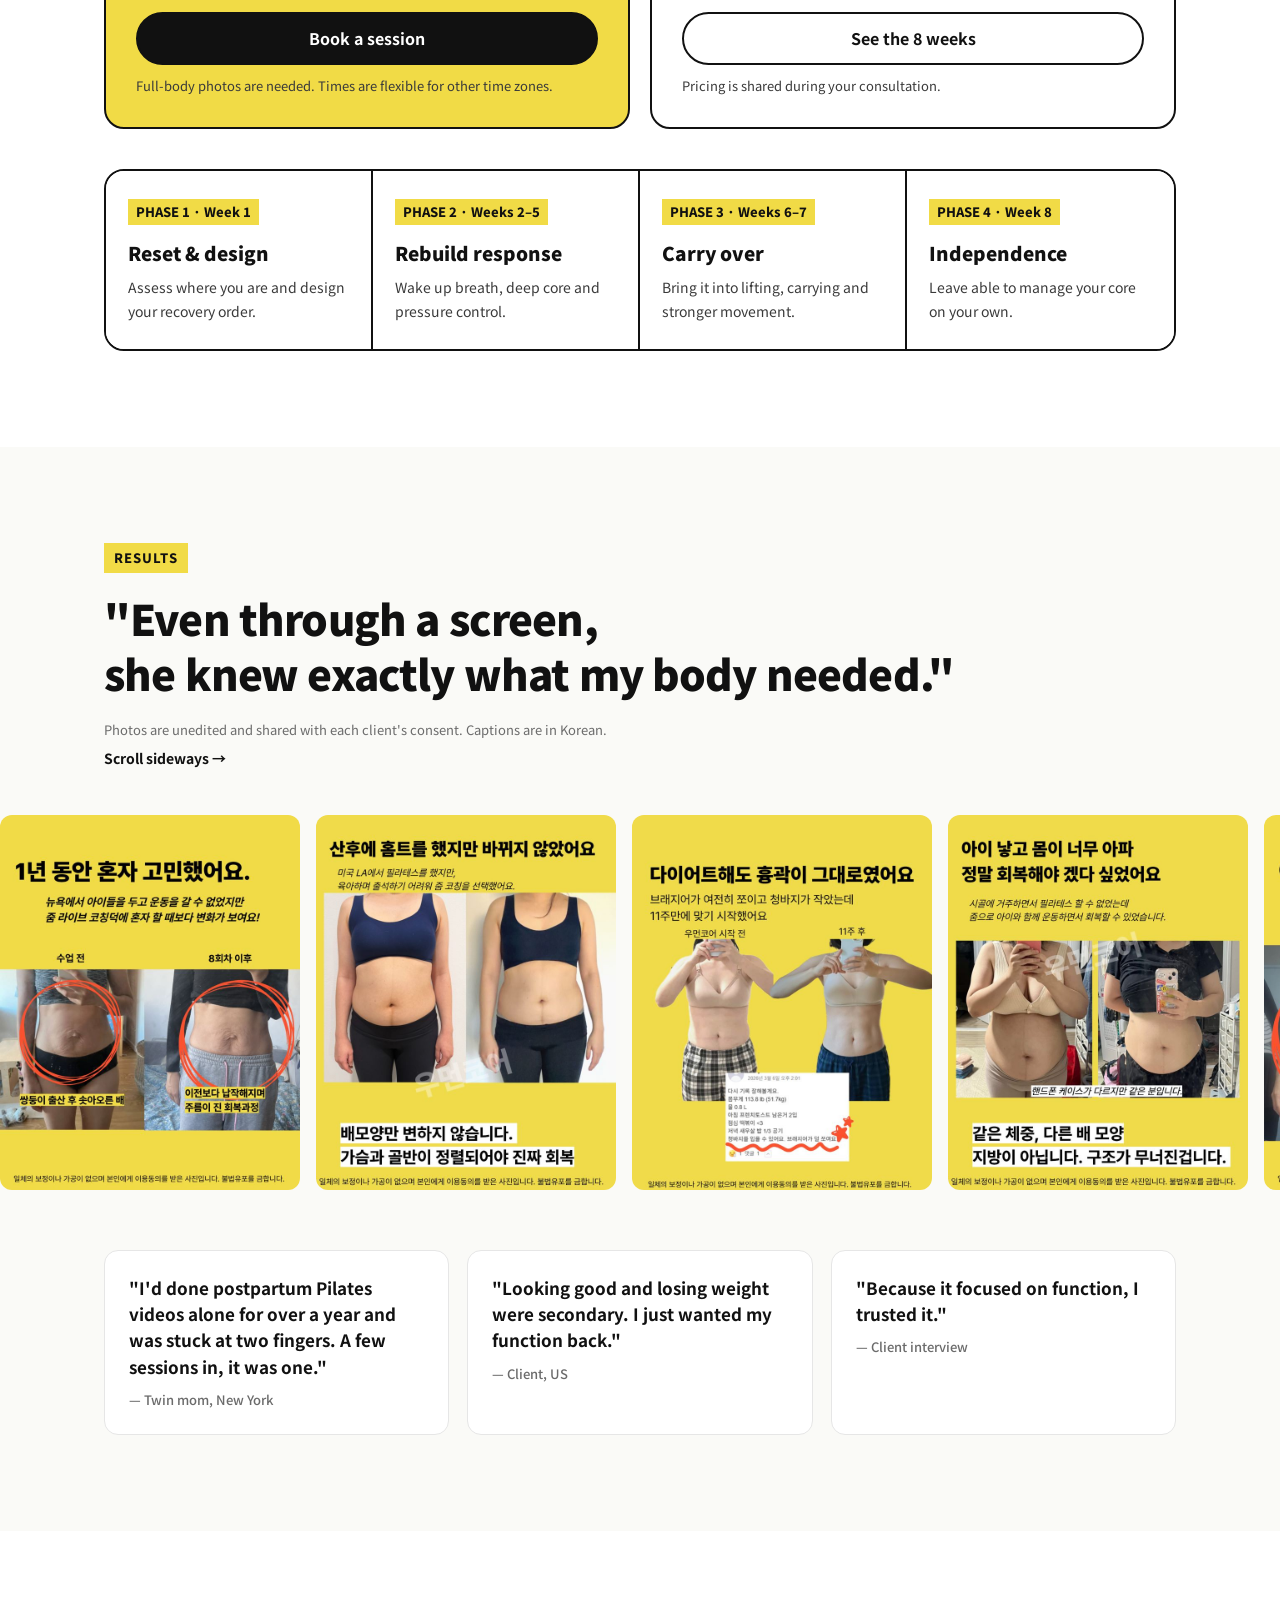
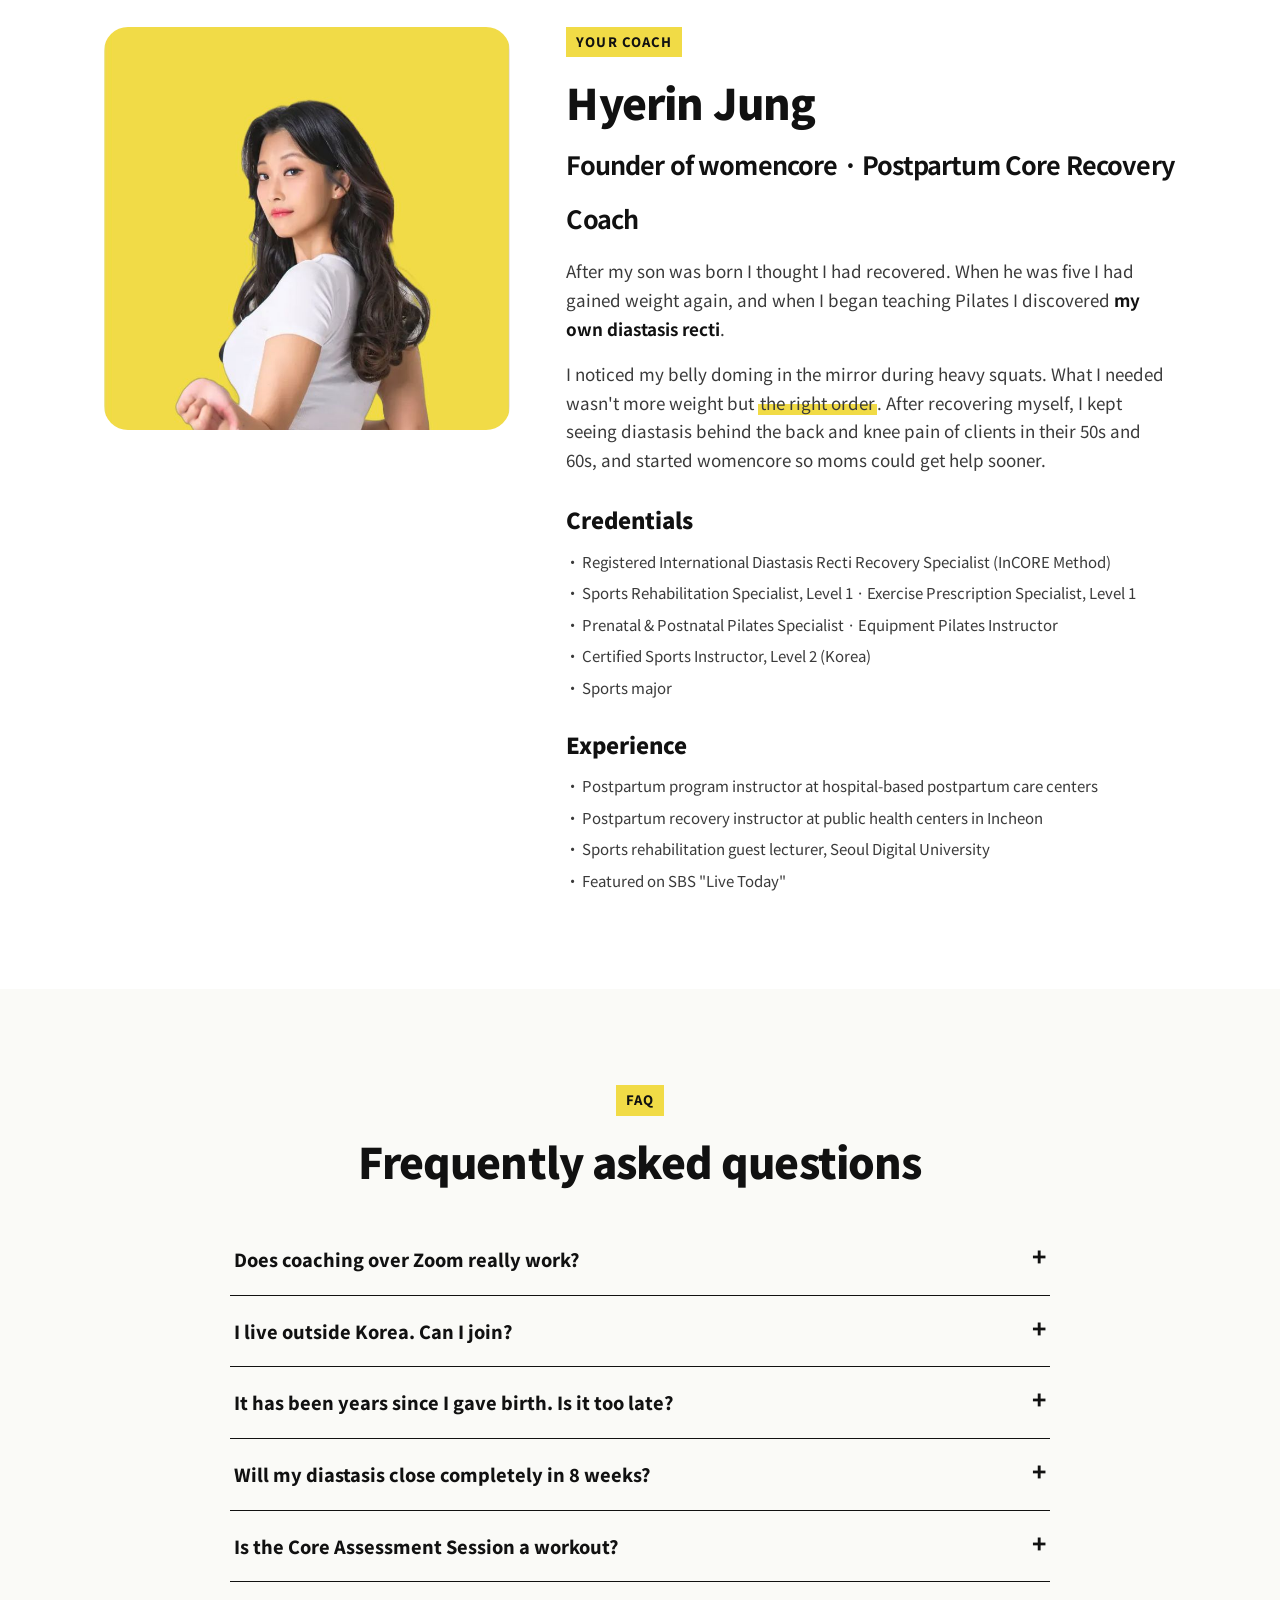
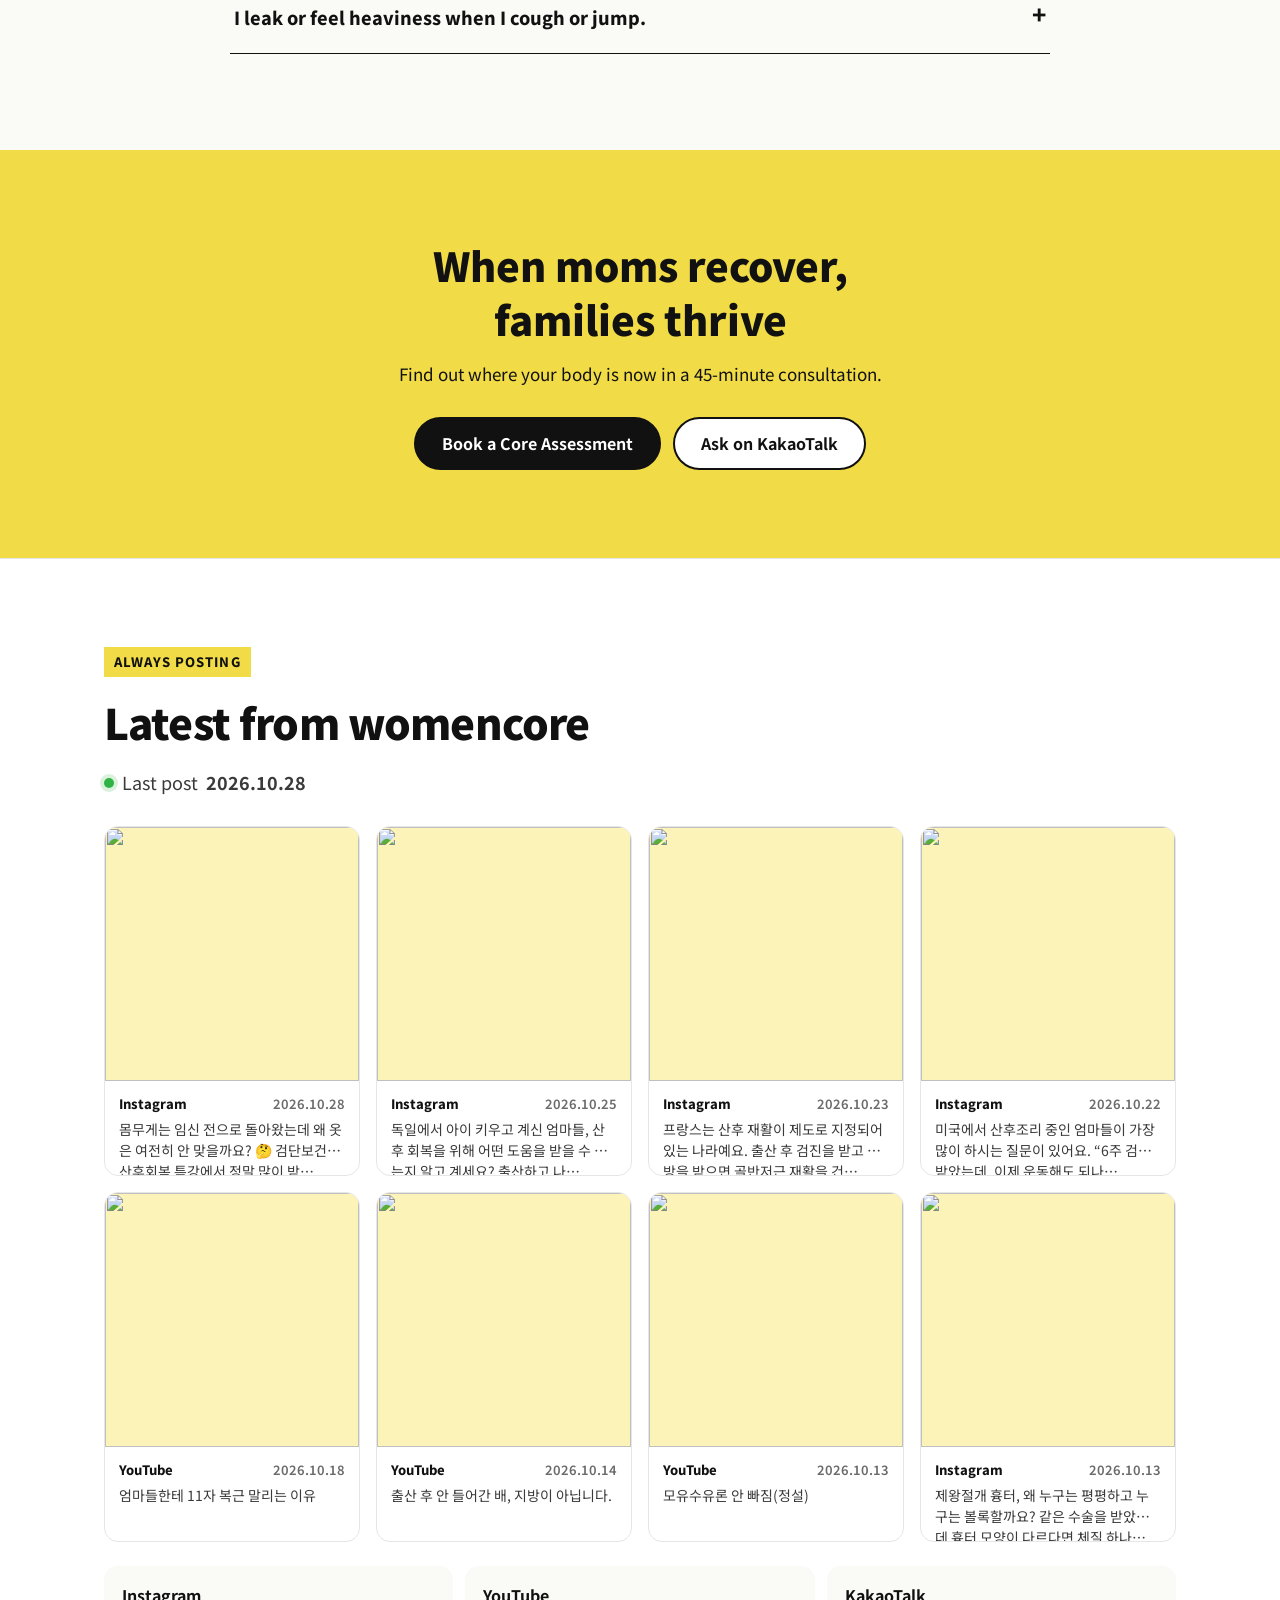
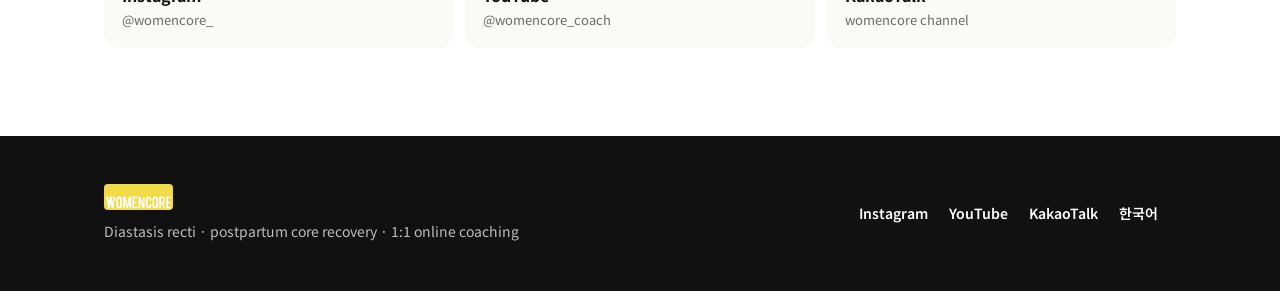
==== commit 6ec9852d: "영문·남편 페이지 제목·설명도 권고 길이로 단축 Co-Authored-By: Claude Opus 5.5 <noreply@anthropic.com> Claude-Session: h" ====
--- a/en/index.html
+++ b/en/index.html
@@ -3,8 +3,8 @@
 <head>
 <meta charset="utf-8">
 <meta name="viewport" content="width=device-width, initial-scale=1">
-<title>Diastasis Recti &amp; Postpartum Core Recovery — 1:1 Online Coaching | womencore</title>
-<meta name="description" content="Still have a postpartum belly? womencore offers 1:1 live Zoom coaching for diastasis recti and postpartum core recovery, wherever you live. Take the 1-minute self-check.">
+<title>Diastasis Recti Coaching | womencore</title>
+<meta name="description" content="1:1 Zoom coaching for diastasis recti and postpartum core recovery. Self-check.">
 <meta name="keywords" content="diastasis recti, diastasis recti exercises, postpartum core recovery, online postpartum coaching, postpartum belly, Korean postpartum coach, womencore">
 <meta name="robots" content="index,follow">
 <link rel="canonical" href="https://womencore.github.io/en/">
